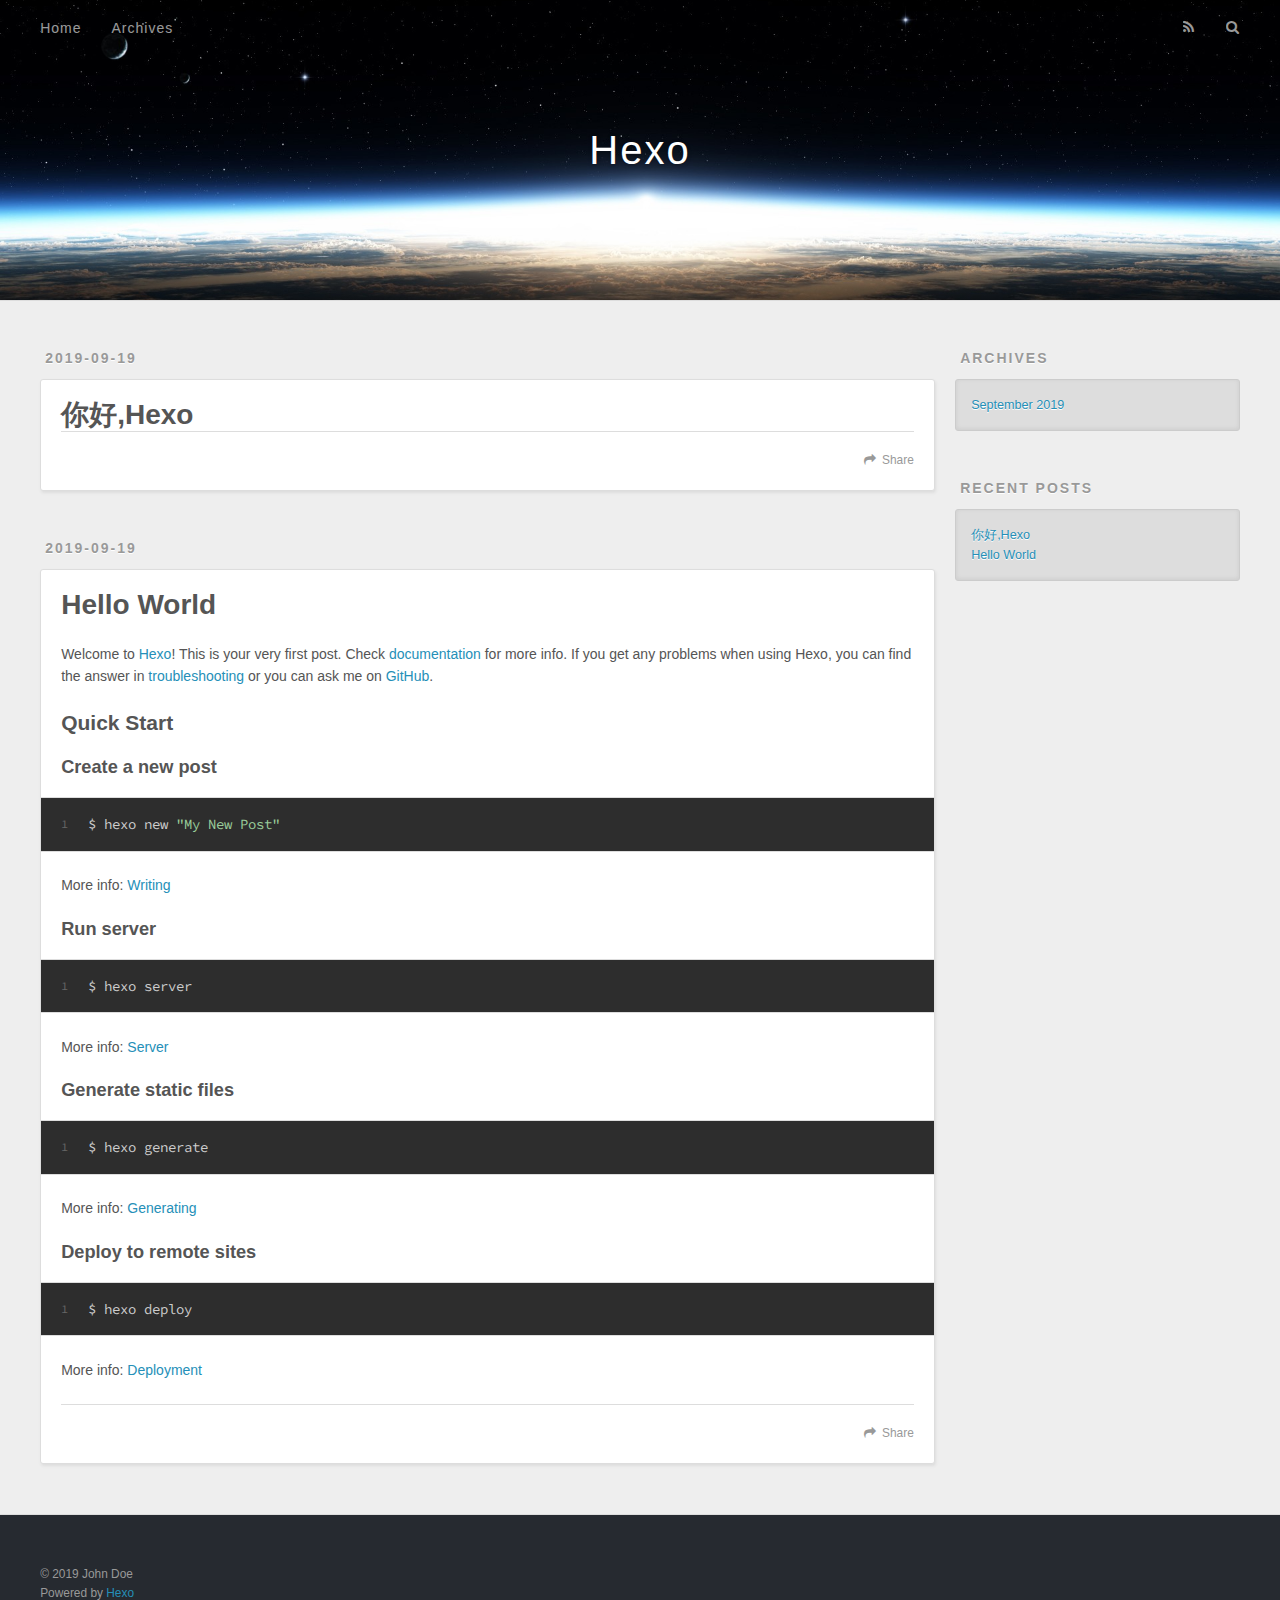
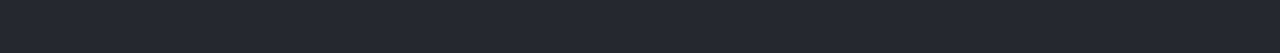
==== index.html @ 20d26dd2 "Site updated: 2019-09-19 14:12:16" ====
<!DOCTYPE html>
<html>
<head><meta name="generator" content="Hexo 3.9.0">
  <meta charset="utf-8">
  

  
  <title>Hexo</title>
  <meta name="viewport" content="width=device-width, initial-scale=1, maximum-scale=1">
  <meta property="og:type" content="website">
<meta property="og:title" content="Hexo">
<meta property="og:url" content="http://yoursite.com/index.html">
<meta property="og:site_name" content="Hexo">
<meta property="og:locale" content="en">
<meta name="twitter:card" content="summary">
<meta name="twitter:title" content="Hexo">
  
    <link rel="alternate" href="/atom.xml" title="Hexo" type="application/atom+xml">
  
  
    <link rel="icon" href="/favicon.png">
  
  
    <link href="//fonts.googleapis.com/css?family=Source+Code+Pro" rel="stylesheet" type="text/css">
  
  <link rel="stylesheet" href="/css/style.css">
</head>
</html>
<body>
  <div id="container">
    <div id="wrap">
      <header id="header">
  <div id="banner"></div>
  <div id="header-outer" class="outer">
    <div id="header-title" class="inner">
      <h1 id="logo-wrap">
        <a href="/" id="logo">Hexo</a>
      </h1>
      
    </div>
    <div id="header-inner" class="inner">
      <nav id="main-nav">
        <a id="main-nav-toggle" class="nav-icon"></a>
        
          <a class="main-nav-link" href="/">Home</a>
        
          <a class="main-nav-link" href="/archives">Archives</a>
        
      </nav>
      <nav id="sub-nav">
        
          <a id="nav-rss-link" class="nav-icon" href="/atom.xml" title="RSS Feed"></a>
        
        <a id="nav-search-btn" class="nav-icon" title="Search"></a>
      </nav>
      <div id="search-form-wrap">
        <form action="//google.com/search" method="get" accept-charset="UTF-8" class="search-form"><input type="search" name="q" class="search-form-input" placeholder="Search"><button type="submit" class="search-form-submit">&#xF002;</button><input type="hidden" name="sitesearch" value="http://yoursite.com"></form>
      </div>
    </div>
  </div>
</header>
      <div class="outer">
        <section id="main">
  
    <article id="post-你好-Hexo" class="article article-type-post" itemscope itemprop="blogPost">
  <div class="article-meta">
    <a href="/2019/09/19/你好-Hexo/" class="article-date">
  <time datetime="2019-09-19T06:10:51.000Z" itemprop="datePublished">2019-09-19</time>
</a>
    
  </div>
  <div class="article-inner">
    
    
      <header class="article-header">
        
  
    <h1 itemprop="name">
      <a class="article-title" href="/2019/09/19/你好-Hexo/">你好,Hexo</a>
    </h1>
  

      </header>
    
    <div class="article-entry" itemprop="articleBody">
      
        
      
    </div>
    <footer class="article-footer">
      <a data-url="http://yoursite.com/2019/09/19/你好-Hexo/" data-id="ck0qasldl00006sum6mzzxegm" class="article-share-link">Share</a>
      
      
    </footer>
  </div>
  
</article>


  
    <article id="post-hello-world" class="article article-type-post" itemscope itemprop="blogPost">
  <div class="article-meta">
    <a href="/2019/09/19/hello-world/" class="article-date">
  <time datetime="2019-09-19T05:37:34.548Z" itemprop="datePublished">2019-09-19</time>
</a>
    
  </div>
  <div class="article-inner">
    
    
      <header class="article-header">
        
  
    <h1 itemprop="name">
      <a class="article-title" href="/2019/09/19/hello-world/">Hello World</a>
    </h1>
  

      </header>
    
    <div class="article-entry" itemprop="articleBody">
      
        <p>Welcome to <a href="https://hexo.io/" target="_blank" rel="noopener">Hexo</a>! This is your very first post. Check <a href="https://hexo.io/docs/" target="_blank" rel="noopener">documentation</a> for more info. If you get any problems when using Hexo, you can find the answer in <a href="https://hexo.io/docs/troubleshooting.html" target="_blank" rel="noopener">troubleshooting</a> or you can ask me on <a href="https://github.com/hexojs/hexo/issues" target="_blank" rel="noopener">GitHub</a>.</p>
<h2 id="Quick-Start"><a href="#Quick-Start" class="headerlink" title="Quick Start"></a>Quick Start</h2><h3 id="Create-a-new-post"><a href="#Create-a-new-post" class="headerlink" title="Create a new post"></a>Create a new post</h3><figure class="highlight bash"><table><tr><td class="gutter"><pre><span class="line">1</span><br></pre></td><td class="code"><pre><span class="line">$ hexo new <span class="string">"My New Post"</span></span><br></pre></td></tr></table></figure>

<p>More info: <a href="https://hexo.io/docs/writing.html" target="_blank" rel="noopener">Writing</a></p>
<h3 id="Run-server"><a href="#Run-server" class="headerlink" title="Run server"></a>Run server</h3><figure class="highlight bash"><table><tr><td class="gutter"><pre><span class="line">1</span><br></pre></td><td class="code"><pre><span class="line">$ hexo server</span><br></pre></td></tr></table></figure>

<p>More info: <a href="https://hexo.io/docs/server.html" target="_blank" rel="noopener">Server</a></p>
<h3 id="Generate-static-files"><a href="#Generate-static-files" class="headerlink" title="Generate static files"></a>Generate static files</h3><figure class="highlight bash"><table><tr><td class="gutter"><pre><span class="line">1</span><br></pre></td><td class="code"><pre><span class="line">$ hexo generate</span><br></pre></td></tr></table></figure>

<p>More info: <a href="https://hexo.io/docs/generating.html" target="_blank" rel="noopener">Generating</a></p>
<h3 id="Deploy-to-remote-sites"><a href="#Deploy-to-remote-sites" class="headerlink" title="Deploy to remote sites"></a>Deploy to remote sites</h3><figure class="highlight bash"><table><tr><td class="gutter"><pre><span class="line">1</span><br></pre></td><td class="code"><pre><span class="line">$ hexo deploy</span><br></pre></td></tr></table></figure>

<p>More info: <a href="https://hexo.io/docs/deployment.html" target="_blank" rel="noopener">Deployment</a></p>

      
    </div>
    <footer class="article-footer">
      <a data-url="http://yoursite.com/2019/09/19/hello-world/" data-id="ck0qasldv00016suml0u8t4u2" class="article-share-link">Share</a>
      
      
    </footer>
  </div>
  
</article>


  


</section>
        
          <aside id="sidebar">
  
    

  
    

  
    
  
    
  <div class="widget-wrap">
    <h3 class="widget-title">Archives</h3>
    <div class="widget">
      <ul class="archive-list"><li class="archive-list-item"><a class="archive-list-link" href="/archives/2019/09/">September 2019</a></li></ul>
    </div>
  </div>


  
    
  <div class="widget-wrap">
    <h3 class="widget-title">Recent Posts</h3>
    <div class="widget">
      <ul>
        
          <li>
            <a href="/2019/09/19/你好-Hexo/">你好,Hexo</a>
          </li>
        
          <li>
            <a href="/2019/09/19/hello-world/">Hello World</a>
          </li>
        
      </ul>
    </div>
  </div>

  
</aside>
        
      </div>
      <footer id="footer">
  
  <div class="outer">
    <div id="footer-info" class="inner">
      &copy; 2019 John Doe<br>
      Powered by <a href="http://hexo.io/" target="_blank">Hexo</a>
    </div>
  </div>
</footer>
    </div>
    <nav id="mobile-nav">
  
    <a href="/" class="mobile-nav-link">Home</a>
  
    <a href="/archives" class="mobile-nav-link">Archives</a>
  
</nav>
    

<script src="//ajax.googleapis.com/ajax/libs/jquery/2.0.3/jquery.min.js"></script>


  <link rel="stylesheet" href="/fancybox/jquery.fancybox.css">
  <script src="/fancybox/jquery.fancybox.pack.js"></script>


<script src="/js/script.js"></script>



  </div>
</body>
</html>
---- css/style.css ----
body {
  width: 100%;
}
body:before,
body:after {
  content: "";
  display: table;
}
body:after {
  clear: both;
}
html,
body,
div,
span,
applet,
object,
iframe,
h1,
h2,
h3,
h4,
h5,
h6,
p,
blockquote,
pre,
a,
abbr,
acronym,
address,
big,
cite,
code,
del,
dfn,
em,
img,
ins,
kbd,
q,
s,
samp,
small,
strike,
strong,
sub,
sup,
tt,
var,
dl,
dt,
dd,
ol,
ul,
li,
fieldset,
form,
label,
legend,
table,
caption,
tbody,
tfoot,
thead,
tr,
th,
td {
  margin: 0;
  padding: 0;
  border: 0;
  outline: 0;
  font-weight: inherit;
  font-style: inherit;
  font-family: inherit;
  font-size: 100%;
  vertical-align: baseline;
}
body {
  line-height: 1;
  color: #000;
  background: #fff;
}
ol,
ul {
  list-style: none;
}
table {
  border-collapse: separate;
  border-spacing: 0;
  vertical-align: middle;
}
caption,
th,
td {
  text-align: left;
  font-weight: normal;
  vertical-align: middle;
}
a img {
  border: none;
}
input,
button {
  margin: 0;
  padding: 0;
}
input::-moz-focus-inner,
button::-moz-focus-inner {
  border: 0;
  padding: 0;
}
@font-face {
  font-family: FontAwesome;
  font-style: normal;
  font-weight: normal;
  src: url("fonts/fontawesome-webfont.eot?v=#4.0.3");
  src: url("fonts/fontawesome-webfont.eot?#iefix&v=#4.0.3") format("embedded-opentype"), url("fonts/fontawesome-webfont.woff?v=#4.0.3") format("woff"), url("fonts/fontawesome-webfont.ttf?v=#4.0.3") format("truetype"), url("fonts/fontawesome-webfont.svg#fontawesomeregular?v=#4.0.3") format("svg");
}
html,
body,
#container {
  height: 100%;
}
body {
  background: #eee;
  font: 14px -apple-system, BlinkMacSystemFont, "Segoe UI", "Roboto", "Oxygen", "Ubuntu", "Cantarell", "Fira Sans", "Droid Sans", "Helvetica Neue", sans-serif;
  -webkit-text-size-adjust: 100%;
}
.outer {
  max-width: 1220px;
  margin: 0 auto;
  padding: 0 20px;
}
.outer:before,
.outer:after {
  content: "";
  display: table;
}
.outer:after {
  clear: both;
}
.inner {
  display: inline;
  float: left;
  width: 98.33333333333333%;
  margin: 0 0.833333333333333%;
}
.left,
.alignleft {
  float: left;
}
.right,
.alignright {
  float: right;
}
.clear {
  clear: both;
}
#container {
  position: relative;
}
.mobile-nav-on {
  overflow: hidden;
}
#wrap {
  height: 100%;
  width: 100%;
  position: absolute;
  top: 0;
  left: 0;
  -webkit-transition: 0.2s ease-out;
  -moz-transition: 0.2s ease-out;
  -ms-transition: 0.2s ease-out;
  transition: 0.2s ease-out;
  z-index: 1;
  background: #eee;
}
.mobile-nav-on #wrap {
  left: 280px;
}
@media screen and (min-width: 768px) {
  #main {
    display: inline;
    float: left;
    width: 73.33333333333333%;
    margin: 0 0.833333333333333%;
  }
}
.article-date,
.article-category-link,
.archive-year,
.widget-title {
  text-decoration: none;
  text-transform: uppercase;
  letter-spacing: 2px;
  color: #999;
  margin-bottom: 1em;
  margin-left: 5px;
  line-height: 1em;
  text-shadow: 0 1px #fff;
  font-weight: bold;
}
.article-inner,
.archive-article-inner {
  background: #fff;
  -webkit-box-shadow: 1px 2px 3px #ddd;
  box-shadow: 1px 2px 3px #ddd;
  border: 1px solid #ddd;
  border-radius: 3px;
}
.article-entry h1,
.widget h1 {
  font-size: 2em;
}
.article-entry h2,
.widget h2 {
  font-size: 1.5em;
}
.article-entry h3,
.widget h3 {
  font-size: 1.3em;
}
.article-entry h4,
.widget h4 {
  font-size: 1.2em;
}
.article-entry h5,
.widget h5 {
  font-size: 1em;
}
.article-entry h6,
.widget h6 {
  font-size: 1em;
  color: #999;
}
.article-entry hr,
.widget hr {
  border: 1px dashed #ddd;
}
.article-entry strong,
.widget strong {
  font-weight: bold;
}
.article-entry em,
.widget em,
.article-entry cite,
.widget cite {
  font-style: italic;
}
.article-entry sup,
.widget sup,
.article-entry sub,
.widget sub {
  font-size: 0.75em;
  line-height: 0;
  position: relative;
  vertical-align: baseline;
}
.article-entry sup,
.widget sup {
  top: -0.5em;
}
.article-entry sub,
.widget sub {
  bottom: -0.2em;
}
.article-entry small,
.widget small {
  font-size: 0.85em;
}
.article-entry acronym,
.widget acronym,
.article-entry abbr,
.widget abbr {
  border-bottom: 1px dotted;
}
.article-entry ul,
.widget ul,
.article-entry ol,
.widget ol,
.article-entry dl,
.widget dl {
  margin: 0 20px;
  line-height: 1.6em;
}
.article-entry ul ul,
.widget ul ul,
.article-entry ol ul,
.widget ol ul,
.article-entry ul ol,
.widget ul ol,
.article-entry ol ol,
.widget ol ol {
  margin-top: 0;
  margin-bottom: 0;
}
.article-entry ul,
.widget ul {
  list-style: disc;
}
.article-entry ol,
.widget ol {
  list-style: decimal;
}
.article-entry dt,
.widget dt {
  font-weight: bold;
}
#header {
  height: 300px;
  position: relative;
  border-bottom: 1px solid #ddd;
}
#header:before,
#header:after {
  content: "";
  position: absolute;
  left: 0;
  right: 0;
  height: 40px;
}
#header:before {
  top: 0;
  background: -webkit-linear-gradient(rgba(0,0,0,0.2), transparent);
  background: -moz-linear-gradient(rgba(0,0,0,0.2), transparent);
  background: -ms-linear-gradient(rgba(0,0,0,0.2), transparent);
  background: linear-gradient(rgba(0,0,0,0.2), transparent);
}
#header:after {
  bottom: 0;
  background: -webkit-linear-gradient(transparent, rgba(0,0,0,0.2));
  background: -moz-linear-gradient(transparent, rgba(0,0,0,0.2));
  background: -ms-linear-gradient(transparent, rgba(0,0,0,0.2));
  background: linear-gradient(transparent, rgba(0,0,0,0.2));
}
#header-outer {
  height: 100%;
  position: relative;
}
#header-inner {
  position: relative;
  overflow: hidden;
}
#banner {
  position: absolute;
  top: 0;
  left: 0;
  width: 100%;
  height: 100%;
  background: url("images/banner.jpg") center #000;
  -webkit-background-size: cover;
  -moz-background-size: cover;
  background-size: cover;
  z-index: -1;
}
#header-title {
  text-align: center;
  height: 40px;
  position: absolute;
  top: 50%;
  left: 0;
  margin-top: -20px;
}
#logo,
#subtitle {
  text-decoration: none;
  color: #fff;
  font-weight: 300;
  text-shadow: 0 1px 4px rgba(0,0,0,0.3);
}
#logo {
  font-size: 40px;
  line-height: 40px;
  letter-spacing: 2px;
}
#subtitle {
  font-size: 16px;
  line-height: 16px;
  letter-spacing: 1px;
}
#subtitle-wrap {
  margin-top: 16px;
}
#main-nav {
  float: left;
  margin-left: -15px;
}
.nav-icon,
.main-nav-link {
  float: left;
  color: #fff;
  opacity: 0.6;
  text-decoration: none;
  text-shadow: 0 1px rgba(0,0,0,0.2);
  -webkit-transition: opacity 0.2s;
  -moz-transition: opacity 0.2s;
  -ms-transition: opacity 0.2s;
  transition: opacity 0.2s;
  display: block;
  padding: 20px 15px;
}
.nav-icon:hover,
.main-nav-link:hover {
  opacity: 1;
}
.nav-icon {
  font-family: FontAwesome;
  text-align: center;
  font-size: 14px;
  width: 14px;
  height: 14px;
  padding: 20px 15px;
  position: relative;
  cursor: pointer;
}
.main-nav-link {
  font-weight: 300;
  letter-spacing: 1px;
}
@media screen and (max-width: 479px) {
  .main-nav-link {
    display: none;
  }
}
#main-nav-toggle {
  display: none;
}
#main-nav-toggle:before {
  content: "\f0c9";
}
@media screen and (max-width: 479px) {
  #main-nav-toggle {
    display: block;
  }
}
#sub-nav {
  float: right;
  margin-right: -15px;
}
#nav-rss-link:before {
  content: "\f09e";
}
#nav-search-btn:before {
  content: "\f002";
}
#search-form-wrap {
  position: absolute;
  top: 15px;
  width: 150px;
  height: 30px;
  right: -150px;
  opacity: 0;
  -webkit-transition: 0.2s ease-out;
  -moz-transition: 0.2s ease-out;
  -ms-transition: 0.2s ease-out;
  transition: 0.2s ease-out;
}
#search-form-wrap.on {
  opacity: 1;
  right: 0;
}
@media screen and (max-width: 479px) {
  #search-form-wrap {
    width: 100%;
    right: -100%;
  }
}
.search-form {
  position: absolute;
  top: 0;
  left: 0;
  right: 0;
  background: #fff;
  padding: 5px 15px;
  border-radius: 15px;
  -webkit-box-shadow: 0 0 10px rgba(0,0,0,0.3);
  box-shadow: 0 0 10px rgba(0,0,0,0.3);
}
.search-form-input {
  border: none;
  background: none;
  color: #555;
  width: 100%;
  font: 13px -apple-system, BlinkMacSystemFont, "Segoe UI", "Roboto", "Oxygen", "Ubuntu", "Cantarell", "Fira Sans", "Droid Sans", "Helvetica Neue", sans-serif;
  outline: none;
}
.search-form-input::-webkit-search-results-decoration,
.search-form-input::-webkit-search-cancel-button {
  -webkit-appearance: none;
}
.search-form-submit {
  position: absolute;
  top: 50%;
  right: 10px;
  margin-top: -7px;
  font: 13px FontAwesome;
  border: none;
  background: none;
  color: #bbb;
  cursor: pointer;
}
.search-form-submit:hover,
.search-form-submit:focus {
  color: #777;
}
.article {
  margin: 50px 0;
}
.article-inner {
  overflow: hidden;
}
.article-meta:before,
.article-meta:after {
  content: "";
  display: table;
}
.article-meta:after {
  clear: both;
}
.article-date {
  float: left;
}
.article-category {
  float: left;
  line-height: 1em;
  color: #ccc;
  text-shadow: 0 1px #fff;
  margin-left: 8px;
}
.article-category:before {
  content: "\2022";
}
.article-category-link {
  margin: 0 12px 1em;
}
.article-header {
  padding: 20px 20px 0;
}
.article-title {
  text-decoration: none;
  font-size: 2em;
  font-weight: bold;
  color: #555;
  line-height: 1.1em;
  -webkit-transition: color 0.2s;
  -moz-transition: color 0.2s;
  -ms-transition: color 0.2s;
  transition: color 0.2s;
}
a.article-title:hover {
  color: #258fb8;
}
.article-entry {
  color: #555;
  padding: 0 20px;
}
.article-entry:before,
.article-entry:after {
  content: "";
  display: table;
}
.article-entry:after {
  clear: both;
}
.article-entry p,
.article-entry table {
  line-height: 1.6em;
  margin: 1.6em 0;
}
.article-entry h1,
.article-entry h2,
.article-entry h3,
.article-entry h4,
.article-entry h5,
.article-entry h6 {
  font-weight: bold;
}
.article-entry h1,
.article-entry h2,
.article-entry h3,
.article-entry h4,
.article-entry h5,
.article-entry h6 {
  line-height: 1.1em;
  margin: 1.1em 0;
}
.article-entry a {
  color: #258fb8;
  text-decoration: none;
}
.article-entry a:hover {
  text-decoration: underline;
}
.article-entry ul,
.article-entry ol,
.article-entry dl {
  margin-top: 1.6em;
  margin-bottom: 1.6em;
}
.article-entry img,
.article-entry video {
  max-width: 100%;
  height: auto;
  display: block;
  margin: auto;
}
.article-entry iframe {
  border: none;
}
.article-entry table {
  width: 100%;
  border-collapse: collapse;
  border-spacing: 0;
}
.article-entry th {
  font-weight: bold;
  border-bottom: 3px solid #ddd;
  padding-bottom: 0.5em;
}
.article-entry td {
  border-bottom: 1px solid #ddd;
  padding: 10px 0;
}
.article-entry blockquote {
  font-family: Georgia, "Times New Roman", serif;
  font-size: 1.4em;
  margin: 1.6em 20px;
  text-align: center;
}
.article-entry blockquote footer {
  font-size: 14px;
  margin: 1.6em 0;
  font-family: -apple-system, BlinkMacSystemFont, "Segoe UI", "Roboto", "Oxygen", "Ubuntu", "Cantarell", "Fira Sans", "Droid Sans", "Helvetica Neue", sans-serif;
}
.article-entry blockquote footer cite:before {
  content: "—";
  padding: 0 0.5em;
}
.article-entry .pullquote {
  text-align: left;
  width: 45%;
  margin: 0;
}
.article-entry .pullquote.left {
  margin-left: 0.5em;
  margin-right: 1em;
}
.article-entry .pullquote.right {
  margin-right: 0.5em;
  margin-left: 1em;
}
.article-entry .caption {
  color: #999;
  display: block;
  font-size: 0.9em;
  margin-top: 0.5em;
  position: relative;
  text-align: center;
}
.article-entry .video-container {
  position: relative;
  padding-top: 56.25%;
  height: 0;
  overflow: hidden;
}
.article-entry .video-container iframe,
.article-entry .video-container object,
.article-entry .video-container embed {
  position: absolute;
  top: 0;
  left: 0;
  width: 100%;
  height: 100%;
  margin-top: 0;
}
.article-more-link a {
  display: inline-block;
  line-height: 1em;
  padding: 6px 15px;
  border-radius: 15px;
  background: #eee;
  color: #999;
  text-shadow: 0 1px #fff;
  text-decoration: none;
}
.article-more-link a:hover {
  background: #258fb8;
  color: #fff;
  text-decoration: none;
  text-shadow: 0 1px #1e7293;
}
.article-footer {
  font-size: 0.85em;
  line-height: 1.6em;
  border-top: 1px solid #ddd;
  padding-top: 1.6em;
  margin: 0 20px 20px;
}
.article-footer:before,
.article-footer:after {
  content: "";
  display: table;
}
.article-footer:after {
  clear: both;
}
.article-footer a {
  color: #999;
  text-decoration: none;
}
.article-footer a:hover {
  color: #555;
}
.article-tag-list-item {
  float: left;
  margin-right: 10px;
}
.article-tag-list-link:before {
  content: "#";
}
.article-comment-link {
  float: right;
}
.article-comment-link:before {
  content: "\f075";
  font-family: FontAwesome;
  padding-right: 8px;
}
.article-share-link {
  cursor: pointer;
  float: right;
  margin-left: 20px;
}
.article-share-link:before {
  content: "\f064";
  font-family: FontAwesome;
  padding-right: 6px;
}
#article-nav {
  position: relative;
}
#article-nav:before,
#article-nav:after {
  content: "";
  display: table;
}
#article-nav:after {
  clear: both;
}
@media screen and (min-width: 768px) {
  #article-nav {
    margin: 50px 0;
  }
  #article-nav:before {
    width: 8px;
    height: 8px;
    position: absolute;
    top: 50%;
    left: 50%;
    margin-top: -4px;
    margin-left: -4px;
    content: "";
    border-radius: 50%;
    background: #ddd;
    -webkit-box-shadow: 0 1px 2px #fff;
    box-shadow: 0 1px 2px #fff;
  }
}
.article-nav-link-wrap {
  text-decoration: none;
  text-shadow: 0 1px #fff;
  color: #999;
  -webkit-box-sizing: border-box;
  -moz-box-sizing: border-box;
  box-sizing: border-box;
  margin-top: 50px;
  text-align: center;
  display: block;
}
.article-nav-link-wrap:hover {
  color: #555;
}
@media screen and (min-width: 768px) {
  .article-nav-link-wrap {
    width: 50%;
    margin-top: 0;
  }
}
@media screen and (min-width: 768px) {
  #article-nav-newer {
    float: left;
    text-align: right;
    padding-right: 20px;
  }
}
@media screen and (min-width: 768px) {
  #article-nav-older {
    float: right;
    text-align: left;
    padding-left: 20px;
  }
}
.article-nav-caption {
  text-transform: uppercase;
  letter-spacing: 2px;
  color: #ddd;
  line-height: 1em;
  font-weight: bold;
}
#article-nav-newer .article-nav-caption {
  margin-right: -2px;
}
.article-nav-title {
  font-size: 0.85em;
  line-height: 1.6em;
  margin-top: 0.5em;
}
.article-share-box {
  position: absolute;
  display: none;
  background: #fff;
  -webkit-box-shadow: 1px 2px 10px rgba(0,0,0,0.2);
  box-shadow: 1px 2px 10px rgba(0,0,0,0.2);
  border-radius: 3px;
  margin-left: -145px;
  overflow: hidden;
  z-index: 1;
}
.article-share-box.on {
  display: block;
}
.article-share-input {
  width: 100%;
  background: none;
  -webkit-box-sizing: border-box;
  -moz-box-sizing: border-box;
  box-sizing: border-box;
  font: 14px -apple-system, BlinkMacSystemFont, "Segoe UI", "Roboto", "Oxygen", "Ubuntu", "Cantarell", "Fira Sans", "Droid Sans", "Helvetica Neue", sans-serif;
  padding: 0 15px;
  color: #555;
  outline: none;
  border: 1px solid #ddd;
  border-radius: 3px 3px 0 0;
  height: 36px;
  line-height: 36px;
}
.article-share-links {
  background: #eee;
}
.article-share-links:before,
.article-share-links:after {
  content: "";
  display: table;
}
.article-share-links:after {
  clear: both;
}
.article-share-twitter,
.article-share-facebook,
.article-share-pinterest,
.article-share-google {
  width: 50px;
  height: 36px;
  display: block;
  float: left;
  position: relative;
  color: #999;
  text-shadow: 0 1px #fff;
}
.article-share-twitter:before,
.article-share-facebook:before,
.article-share-pinterest:before,
.article-share-google:before {
  font-size: 20px;
  font-family: FontAwesome;
  width: 20px;
  height: 20px;
  position: absolute;
  top: 50%;
  left: 50%;
  margin-top: -10px;
  margin-left: -10px;
  text-align: center;
}
.article-share-twitter:hover,
.article-share-facebook:hover,
.article-share-pinterest:hover,
.article-share-google:hover {
  color: #fff;
}
.article-share-twitter:before {
  content: "\f099";
}
.article-share-twitter:hover {
  background: #00aced;
  text-shadow: 0 1px #008abe;
}
.article-share-facebook:before {
  content: "\f09a";
}
.article-share-facebook:hover {
  background: #3b5998;
  text-shadow: 0 1px #2f477a;
}
.article-share-pinterest:before {
  content: "\f0d2";
}
.article-share-pinterest:hover {
  background: #cb2027;
  text-shadow: 0 1px #a21a1f;
}
.article-share-google:before {
  content: "\f0d5";
}
.article-share-google:hover {
  background: #dd4b39;
  text-shadow: 0 1px #be3221;
}
.article-gallery {
  background: #000;
  position: relative;
}
.article-gallery-photos {
  position: relative;
  overflow: hidden;
}
.article-gallery-img {
  display: none;
  max-width: 100%;
}
.article-gallery-img:first-child {
  display: block;
}
.article-gallery-img.loaded {
  position: absolute;
  display: block;
}
.article-gallery-img img {
  display: block;
  max-width: 100%;
  margin: 0 auto;
}
#comments {
  background: #fff;
  -webkit-box-shadow: 1px 2px 3px #ddd;
  box-shadow: 1px 2px 3px #ddd;
  padding: 20px;
  border: 1px solid #ddd;
  border-radius: 3px;
  margin: 50px 0;
}
#comments a {
  color: #258fb8;
}
.archives-wrap {
  margin: 50px 0;
}
.archives:before,
.archives:after {
  content: "";
  display: table;
}
.archives:after {
  clear: both;
}
.archive-year-wrap {
  margin-bottom: 1em;
}
.archives {
  -webkit-column-gap: 10px;
  -moz-column-gap: 10px;
  column-gap: 10px;
}
@media screen and (min-width: 480px) and (max-width: 767px) {
  .archives {
    -webkit-column-count: 2;
    -moz-column-count: 2;
    column-count: 2;
  }
}
@media screen and (min-width: 768px) {
  .archives {
    -webkit-column-count: 3;
    -moz-column-count: 3;
    column-count: 3;
  }
}
.archive-article {
  -webkit-column-break-inside: avoid;
  page-break-inside: avoid;
  overflow: hidden;
  break-inside: avoid-column;
}
.archive-article-inner {
  padding: 10px;
  margin-bottom: 15px;
}
.archive-article-title {
  text-decoration: none;
  font-weight: bold;
  color: #555;
  -webkit-transition: color 0.2s;
  -moz-transition: color 0.2s;
  -ms-transition: color 0.2s;
  transition: color 0.2s;
  line-height: 1.6em;
}
.archive-article-title:hover {
  color: #258fb8;
}
.archive-article-footer {
  margin-top: 1em;
}
.archive-article-date {
  color: #999;
  text-decoration: none;
  font-size: 0.85em;
  line-height: 1em;
  margin-bottom: 0.5em;
  display: block;
}
#page-nav {
  margin: 50px auto;
  background: #fff;
  -webkit-box-shadow: 1px 2px 3px #ddd;
  box-shadow: 1px 2px 3px #ddd;
  border: 1px solid #ddd;
  border-radius: 3px;
  text-align: center;
  color: #999;
  overflow: hidden;
}
#page-nav:before,
#page-nav:after {
  content: "";
  display: table;
}
#page-nav:after {
  clear: both;
}
#page-nav a,
#page-nav span {
  padding: 10px 20px;
  line-height: 1;
  height: 2ex;
}
#page-nav a {
  color: #999;
  text-decoration: none;
}
#page-nav a:hover {
  background: #999;
  color: #fff;
}
#page-nav .prev {
  float: left;
}
#page-nav .next {
  float: right;
}
#page-nav .page-number {
  display: inline-block;
}
@media screen and (max-width: 479px) {
  #page-nav .page-number {
    display: none;
  }
}
#page-nav .current {
  color: #555;
  font-weight: bold;
}
#page-nav .space {
  color: #ddd;
}
#footer {
  background: #262a30;
  padding: 50px 0;
  border-top: 1px solid #ddd;
  color: #999;
}
#footer a {
  color: #258fb8;
  text-decoration: none;
}
#footer a:hover {
  text-decoration: underline;
}
#footer-info {
  line-height: 1.6em;
  font-size: 0.85em;
}
.article-entry pre,
.article-entry .highlight {
  background: #2d2d2d;
  margin: 0 -20px;
  padding: 15px 20px;
  border-style: solid;
  border-color: #ddd;
  border-width: 1px 0;
  overflow: auto;
  color: #ccc;
  line-height: 22.400000000000002px;
}
.article-entry .highlight .gutter pre,
.article-entry .gist .gist-file .gist-data .line-numbers {
  color: #666;
  font-size: 0.85em;
}
.article-entry pre,
.article-entry code {
  font-family: "Source Code Pro", Consolas, Monaco, Menlo, Consolas, monospace;
}
.article-entry code {
  background: #eee;
  text-shadow: 0 1px #fff;
  padding: 0 0.3em;
}
.article-entry pre code {
  background: none;
  text-shadow: none;
  padding: 0;
}
.article-entry .highlight pre {
  border: none;
  margin: 0;
  padding: 0;
}
.article-entry .highlight table {
  margin: 0;
  width: auto;
}
.article-entry .highlight td {
  border: none;
  padding: 0;
}
.article-entry .highlight figcaption {
  font-size: 0.85em;
  color: #999;
  line-height: 1em;
  margin-bottom: 1em;
}
.article-entry .highlight figcaption:before,
.article-entry .highlight figcaption:after {
  content: "";
  display: table;
}
.article-entry .highlight figcaption:after {
  clear: both;
}
.article-entry .highlight figcaption a {
  float: right;
}
.article-entry .highlight .gutter pre {
  text-align: right;
  padding-right: 20px;
}
.article-entry .highlight .line {
  height: 22.400000000000002px;
}
.article-entry .highlight .line.marked {
  background: #515151;
}
.article-entry .gist {
  margin: 0 -20px;
  border-style: solid;
  border-color: #ddd;
  border-width: 1px 0;
  background: #2d2d2d;
  padding: 15px 20px 15px 0;
}
.article-entry .gist .gist-file {
  border: none;
  font-family: "Source Code Pro", Consolas, Monaco, Menlo, Consolas, monospace;
  margin: 0;
}
.article-entry .gist .gist-file .gist-data {
  background: none;
  border: none;
}
.article-entry .gist .gist-file .gist-data .line-numbers {
  background: none;
  border: none;
  padding: 0 20px 0 0;
}
.article-entry .gist .gist-file .gist-data .line-data {
  padding: 0 !important;
}
.article-entry .gist .gist-file .highlight {
  margin: 0;
  padding: 0;
  border: none;
}
.article-entry .gist .gist-file .gist-meta {
  background: #2d2d2d;
  color: #999;
  font: 0.85em -apple-system, BlinkMacSystemFont, "Segoe UI", "Roboto", "Oxygen", "Ubuntu", "Cantarell", "Fira Sans", "Droid Sans", "Helvetica Neue", sans-serif;
  text-shadow: 0 0;
  padding: 0;
  margin-top: 1em;
  margin-left: 20px;
}
.article-entry .gist .gist-file .gist-meta a {
  color: #258fb8;
  font-weight: normal;
}
.article-entry .gist .gist-file .gist-meta a:hover {
  text-decoration: underline;
}
pre .comment,
pre .title {
  color: #999;
}
pre .variable,
pre .attribute,
pre .tag,
pre .regexp,
pre .ruby .constant,
pre .xml .tag .title,
pre .xml .pi,
pre .xml .doctype,
pre .html .doctype,
pre .css .id,
pre .css .class,
pre .css .pseudo {
  color: #f2777a;
}
pre .number,
pre .preprocessor,
pre .built_in,
pre .literal,
pre .params,
pre .constant {
  color: #f99157;
}
pre .class,
pre .ruby .class .title,
pre .css .rules .attribute {
  color: #9c9;
}
pre .string,
pre .value,
pre .inheritance,
pre .header,
pre .ruby .symbol,
pre .xml .cdata {
  color: #9c9;
}
pre .css .hexcolor {
  color: #6cc;
}
pre .function,
pre .python .decorator,
pre .python .title,
pre .ruby .function .title,
pre .ruby .title .keyword,
pre .perl .sub,
pre .javascript .title,
pre .coffeescript .title {
  color: #69c;
}
pre .keyword,
pre .javascript .function {
  color: #c9c;
}
@media screen and (max-width: 479px) {
  #mobile-nav {
    position: absolute;
    top: 0;
    left: 0;
    width: 280px;
    height: 100%;
    background: #191919;
    border-right: 1px solid #fff;
  }
}
@media screen and (max-width: 479px) {
  .mobile-nav-link {
    display: block;
    color: #999;
    text-decoration: none;
    padding: 15px 20px;
    font-weight: bold;
  }
  .mobile-nav-link:hover {
    color: #fff;
  }
}
@media screen and (min-width: 768px) {
  #sidebar {
    display: inline;
    float: left;
    width: 23.333333333333332%;
    margin: 0 0.833333333333333%;
  }
}
.widget-wrap {
  margin: 50px 0;
}
.widget {
  color: #777;
  text-shadow: 0 1px #fff;
  background: #ddd;
  -webkit-box-shadow: 0 -1px 4px #ccc inset;
  box-shadow: 0 -1px 4px #ccc inset;
  border: 1px solid #ccc;
  padding: 15px;
  border-radius: 3px;
}
.widget a {
  color: #258fb8;
  text-decoration: none;
}
.widget a:hover {
  text-decoration: underline;
}
.widget ul ul,
.widget ol ul,
.widget dl ul,
.widget ul ol,
.widget ol ol,
.widget dl ol,
.widget ul dl,
.widget ol dl,
.widget dl dl {
  margin-left: 15px;
  list-style: disc;
}
.widget {
  line-height: 1.6em;
  word-wrap: break-word;
  font-size: 0.9em;
}
.widget ul,
.widget ol {
  list-style: none;
  margin: 0;
}
.widget ul ul,
.widget ol ul,
.widget ul ol,
.widget ol ol {
  margin: 0 20px;
}
.widget ul ul,
.widget ol ul {
  list-style: disc;
}
.widget ul ol,
.widget ol ol {
  list-style: decimal;
}
.category-list-count,
.tag-list-count,
.archive-list-count {
  padding-left: 5px;
  color: #999;
  font-size: 0.85em;
}
.category-list-count:before,
.tag-list-count:before,
.archive-list-count:before {
  content: "(";
}
.category-list-count:after,
.tag-list-count:after,
.archive-list-count:after {
  content: ")";
}
.tagcloud a {
  margin-right: 5px;
  display: inline-block;
}
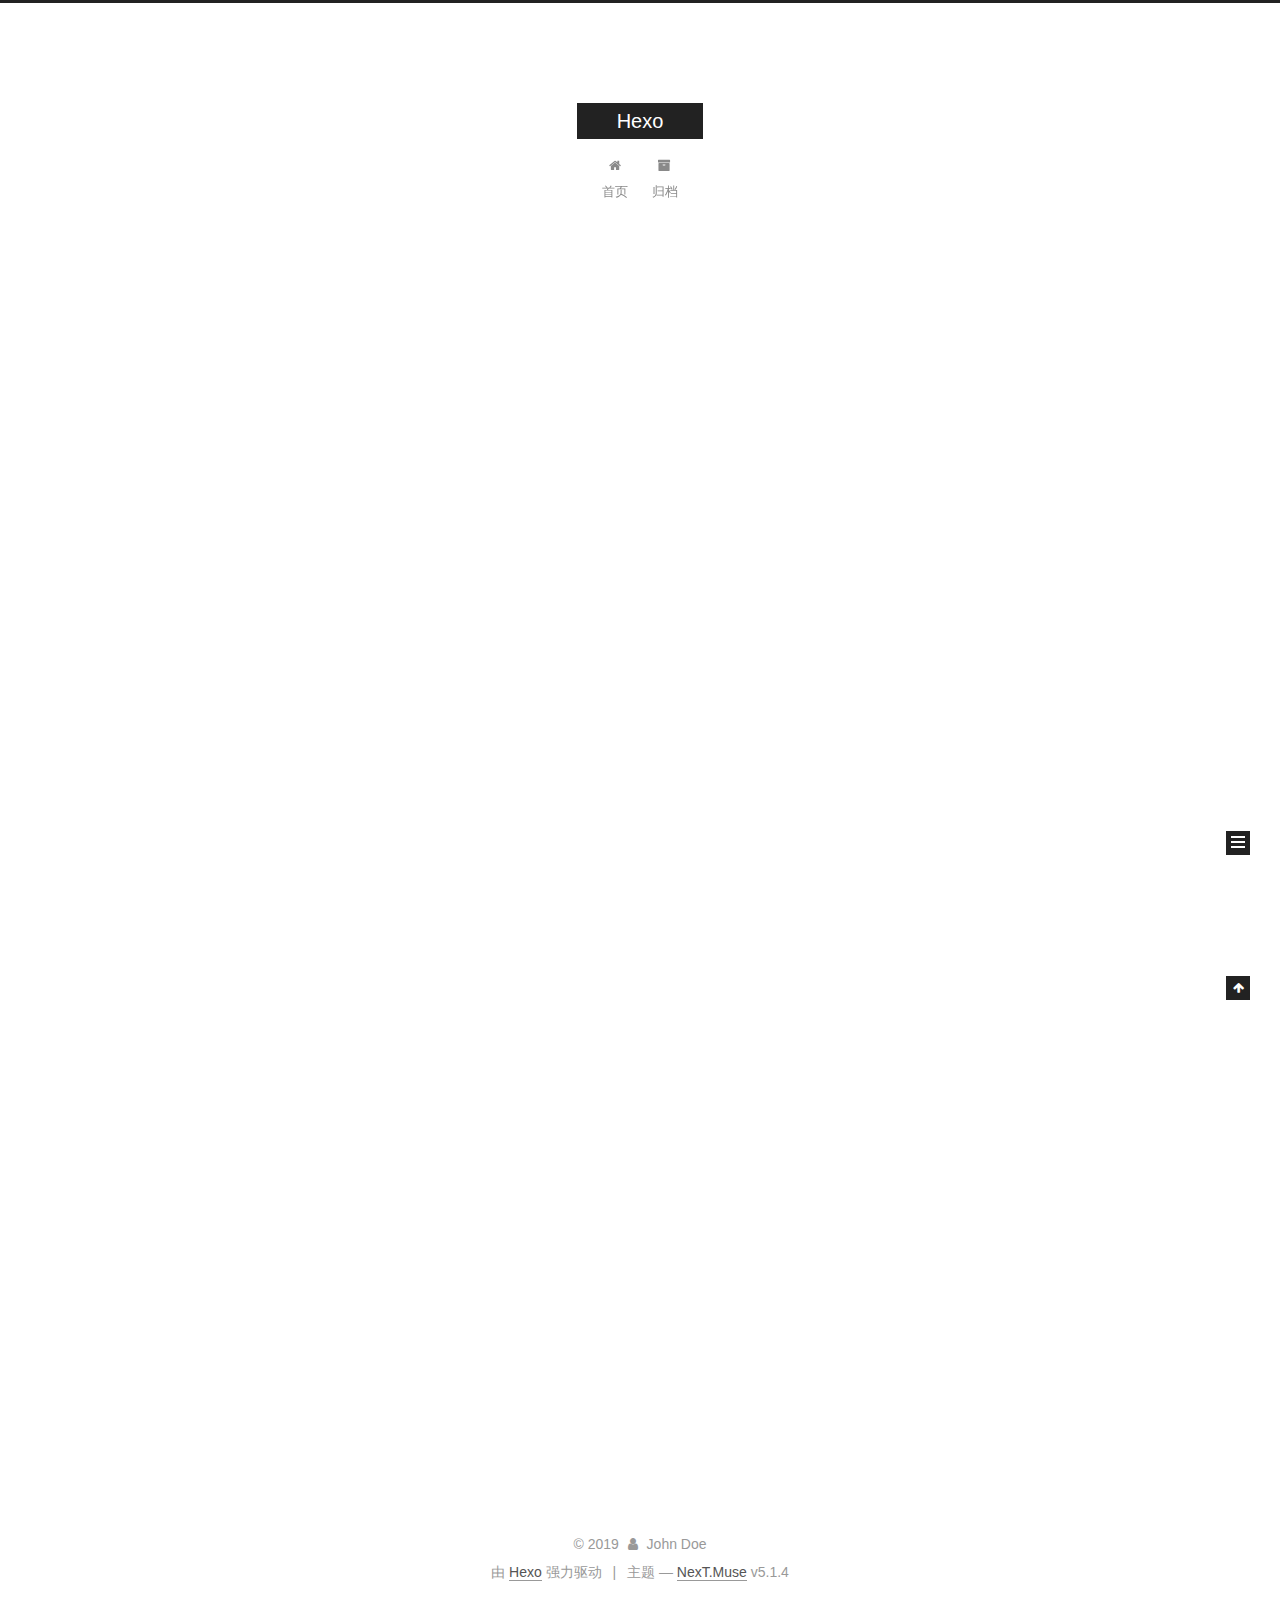
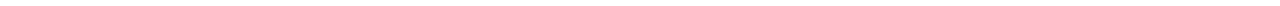
==== commit 587865e5: "Site updated: 2019-09-19 16:31:11" ====
--- a/index.html
+++ b/index.html
@@ -1,228 +1,739 @@
 <!DOCTYPE html>
-<html>
+
+
+
+  
+
+
+<html class="theme-next muse use-motion" lang="zh-Hans">
 <head><meta name="generator" content="Hexo 3.9.0">
-  <meta charset="utf-8">
-  
-
-  
-  <title>Hexo</title>
-  <meta name="viewport" content="width=device-width, initial-scale=1, maximum-scale=1">
-  <meta property="og:type" content="website">
+  <meta charset="UTF-8">
+<meta http-equiv="X-UA-Compatible" content="IE=edge">
+<meta name="viewport" content="width=device-width, initial-scale=1, maximum-scale=1">
+<meta name="theme-color" content="#222">
+
+
+
+
+
+
+
+
+
+<meta http-equiv="Cache-Control" content="no-transform">
+<meta http-equiv="Cache-Control" content="no-siteapp">
+
+
+
+
+
+
+
+
+
+
+
+
+
+
+
+
+  
+  
+  <link href="/lib/fancybox/source/jquery.fancybox.css?v=2.1.5" rel="stylesheet" type="text/css">
+
+
+
+
+
+
+
+<link href="/lib/font-awesome/css/font-awesome.min.css?v=4.6.2" rel="stylesheet" type="text/css">
+
+<link href="/css/main.css?v=5.1.4" rel="stylesheet" type="text/css">
+
+
+  <link rel="apple-touch-icon" sizes="180x180" href="/images/apple-touch-icon-next.png?v=5.1.4">
+
+
+  <link rel="icon" type="image/png" sizes="32x32" href="/images/favicon-32x32-next.png?v=5.1.4">
+
+
+  <link rel="icon" type="image/png" sizes="16x16" href="/images/favicon-16x16-next.png?v=5.1.4">
+
+
+  <link rel="mask-icon" href="/images/logo.svg?v=5.1.4" color="#222">
+
+
+
+
+
+  <meta name="keywords" content="Hexo, NexT">
+
+
+
+
+
+
+
+
+
+
+<meta property="og:type" content="website">
 <meta property="og:title" content="Hexo">
 <meta property="og:url" content="http://yoursite.com/index.html">
 <meta property="og:site_name" content="Hexo">
-<meta property="og:locale" content="en">
+<meta property="og:locale" content="zh-Hans">
 <meta name="twitter:card" content="summary">
 <meta name="twitter:title" content="Hexo">
-  
-    <link rel="alternate" href="/atom.xml" title="Hexo" type="application/atom+xml">
-  
-  
-    <link rel="icon" href="/favicon.png">
-  
-  
-    <link href="//fonts.googleapis.com/css?family=Source+Code+Pro" rel="stylesheet" type="text/css">
-  
-  <link rel="stylesheet" href="/css/style.css">
+
+
+
+<script type="text/javascript" id="hexo.configurations">
+  var NexT = window.NexT || {};
+  var CONFIG = {
+    root: '/',
+    scheme: 'Muse',
+    version: '5.1.4',
+    sidebar: {"position":"left","display":"post","offset":12,"b2t":false,"scrollpercent":false,"onmobile":false},
+    fancybox: true,
+    tabs: true,
+    motion: {"enable":true,"async":false,"transition":{"post_block":"fadeIn","post_header":"slideDownIn","post_body":"slideDownIn","coll_header":"slideLeftIn","sidebar":"slideUpIn"}},
+    duoshuo: {
+      userId: '0',
+      author: '博主'
+    },
+    algolia: {
+      applicationID: '',
+      apiKey: '',
+      indexName: '',
+      hits: {"per_page":10},
+      labels: {"input_placeholder":"Search for Posts","hits_empty":"We didn't find any results for the search: ${query}","hits_stats":"${hits} results found in ${time} ms"}
+    }
+  };
+</script>
+
+
+
+  <link rel="canonical" href="http://yoursite.com/">
+
+
+
+
+
+  <title>Hexo</title>
+  
+
+
+
+
+
+
+
+
 </head>
-</html>
-<body>
-  <div id="container">
-    <div id="wrap">
-      <header id="header">
-  <div id="banner"></div>
-  <div id="header-outer" class="outer">
-    <div id="header-title" class="inner">
-      <h1 id="logo-wrap">
-        <a href="/" id="logo">Hexo</a>
-      </h1>
-      
+
+<body itemscope itemtype="http://schema.org/WebPage" lang="zh-Hans">
+
+  
+  
+    
+  
+
+  <div class="container sidebar-position-left 
+  page-home">
+    <div class="headband"></div>
+
+    <header id="header" class="header" itemscope itemtype="http://schema.org/WPHeader">
+      <div class="header-inner"><div class="site-brand-wrapper">
+  <div class="site-meta ">
+    
+
+    <div class="custom-logo-site-title">
+      <a href="/" class="brand" rel="start">
+        <span class="logo-line-before"><i></i></span>
+        <span class="site-title">Hexo</span>
+        <span class="logo-line-after"><i></i></span>
+      </a>
     </div>
-    <div id="header-inner" class="inner">
-      <nav id="main-nav">
-        <a id="main-nav-toggle" class="nav-icon"></a>
-        
-          <a class="main-nav-link" href="/">Home</a>
-        
-          <a class="main-nav-link" href="/archives">Archives</a>
-        
-      </nav>
-      <nav id="sub-nav">
-        
-          <a id="nav-rss-link" class="nav-icon" href="/atom.xml" title="RSS Feed"></a>
-        
-        <a id="nav-search-btn" class="nav-icon" title="Search"></a>
-      </nav>
-      <div id="search-form-wrap">
-        <form action="//google.com/search" method="get" accept-charset="UTF-8" class="search-form"><input type="search" name="q" class="search-form-input" placeholder="Search"><button type="submit" class="search-form-submit">&#xF002;</button><input type="hidden" name="sitesearch" value="http://yoursite.com"></form>
-      </div>
+      
+        <p class="site-subtitle"></p>
+      
+  </div>
+
+  <div class="site-nav-toggle">
+    <button>
+      <span class="btn-bar"></span>
+      <span class="btn-bar"></span>
+      <span class="btn-bar"></span>
+    </button>
+  </div>
+</div>
+
+<nav class="site-nav">
+  
+
+  
+    <ul id="menu" class="menu">
+      
+        
+        <li class="menu-item menu-item-home">
+          <a href="/" rel="section">
+            
+              <i class="menu-item-icon fa fa-fw fa-home"></i> <br>
+            
+            首页
+          </a>
+        </li>
+      
+        
+        <li class="menu-item menu-item-archives">
+          <a href="/archives/" rel="section">
+            
+              <i class="menu-item-icon fa fa-fw fa-archive"></i> <br>
+            
+            归档
+          </a>
+        </li>
+      
+
+      
+    </ul>
+  
+
+  
+</nav>
+
+
+
+ </div>
+    </header>
+
+    <main id="main" class="main">
+      <div class="main-inner">
+        <div class="content-wrap">
+          <div id="content" class="content">
+            
+  <section id="posts" class="posts-expand">
+    
+      
+
+  
+
+  
+  
+  
+
+  <article class="post post-type-normal" itemscope itemtype="http://schema.org/Article">
+  
+  
+  
+  <div class="post-block">
+    <link itemprop="mainEntityOfPage" href="http://yoursite.com/2019/09/19/你好-Hexo/">
+
+    <span hidden itemprop="author" itemscope itemtype="http://schema.org/Person">
+      <meta itemprop="name" content="John Doe">
+      <meta itemprop="description" content>
+      <meta itemprop="image" content="/images/avatar.gif">
+    </span>
+
+    <span hidden itemprop="publisher" itemscope itemtype="http://schema.org/Organization">
+      <meta itemprop="name" content="Hexo">
+    </span>
+
+    
+      <header class="post-header">
+
+        
+        
+          <h1 class="post-title" itemprop="name headline">
+                
+                <a class="post-title-link" href="/2019/09/19/你好-Hexo/" itemprop="url">你好,Hexo</a></h1>
+        
+
+        <div class="post-meta">
+          <span class="post-time">
+            
+              <span class="post-meta-item-icon">
+                <i class="fa fa-calendar-o"></i>
+              </span>
+              
+                <span class="post-meta-item-text">发表于</span>
+              
+              <time title="创建于" itemprop="dateCreated datePublished" datetime="2019-09-19T14:10:51+08:00">
+                2019-09-19
+              </time>
+            
+
+            
+
+            
+          </span>
+
+          
+
+          
+            
+          
+
+          
+          
+
+          
+
+          
+
+          
+
+        </div>
+      </header>
+    
+
+    
+    
+    
+    <div class="post-body" itemprop="articleBody">
+
+      
+      
+
+      
+        
+          
+            
+          
+        
+      
+    </div>
+    
+    
+    
+
+    
+
+    
+
+    
+
+    <footer class="post-footer">
+      
+
+      
+
+      
+
+      
+      
+        <div class="post-eof"></div>
+      
+    </footer>
+  </div>
+  
+  
+  
+  </article>
+
+
+    
+      
+
+  
+
+  
+  
+  
+
+  <article class="post post-type-normal" itemscope itemtype="http://schema.org/Article">
+  
+  
+  
+  <div class="post-block">
+    <link itemprop="mainEntityOfPage" href="http://yoursite.com/2019/09/19/hello-world/">
+
+    <span hidden itemprop="author" itemscope itemtype="http://schema.org/Person">
+      <meta itemprop="name" content="John Doe">
+      <meta itemprop="description" content>
+      <meta itemprop="image" content="/images/avatar.gif">
+    </span>
+
+    <span hidden itemprop="publisher" itemscope itemtype="http://schema.org/Organization">
+      <meta itemprop="name" content="Hexo">
+    </span>
+
+    
+      <header class="post-header">
+
+        
+        
+          <h1 class="post-title" itemprop="name headline">
+                
+                <a class="post-title-link" href="/2019/09/19/hello-world/" itemprop="url">Hello World</a></h1>
+        
+
+        <div class="post-meta">
+          <span class="post-time">
+            
+              <span class="post-meta-item-icon">
+                <i class="fa fa-calendar-o"></i>
+              </span>
+              
+                <span class="post-meta-item-text">发表于</span>
+              
+              <time title="创建于" itemprop="dateCreated datePublished" datetime="2019-09-19T13:37:34+08:00">
+                2019-09-19
+              </time>
+            
+
+            
+
+            
+          </span>
+
+          
+
+          
+            
+          
+
+          
+          
+
+          
+
+          
+
+          
+
+        </div>
+      </header>
+    
+
+    
+    
+    
+    <div class="post-body" itemprop="articleBody">
+
+      
+      
+
+      
+        
+          
+            <p>Welcome to <a href="https://hexo.io/" target="_blank" rel="noopener">Hexo</a>! This is your very first post. Check <a href="https://hexo.io/docs/" target="_blank" rel="noopener">documentation</a> for more info. If you get any problems when using Hexo, you can find the answer in <a href="https://hexo.io/docs/troubleshooting.html" target="_blank" rel="noopener">troubleshooting</a> or you can ask me on <a href="https://github.com/hexojs/hexo/issues" target="_blank" rel="noopener">GitHub</a>.</p>
+<h2 id="Quick-Start"><a href="#Quick-Start" class="headerlink" title="Quick Start"></a>Quick Start</h2><h3 id="Create-a-new-post"><a href="#Create-a-new-post" class="headerlink" title="Create a new post"></a>Create a new post</h3><figure class="highlight bash"><table><tr><td class="gutter"><pre><span class="line">1</span><br></pre></td><td class="code"><pre><span class="line">$ hexo new <span class="string">"My New Post"</span></span><br></pre></td></tr></table></figure>
+
+<p>More info: <a href="https://hexo.io/docs/writing.html" target="_blank" rel="noopener">Writing</a></p>
+<h3 id="Run-server"><a href="#Run-server" class="headerlink" title="Run server"></a>Run server</h3><figure class="highlight bash"><table><tr><td class="gutter"><pre><span class="line">1</span><br></pre></td><td class="code"><pre><span class="line">$ hexo server</span><br></pre></td></tr></table></figure>
+
+<p>More info: <a href="https://hexo.io/docs/server.html" target="_blank" rel="noopener">Server</a></p>
+<h3 id="Generate-static-files"><a href="#Generate-static-files" class="headerlink" title="Generate static files"></a>Generate static files</h3><figure class="highlight bash"><table><tr><td class="gutter"><pre><span class="line">1</span><br></pre></td><td class="code"><pre><span class="line">$ hexo generate</span><br></pre></td></tr></table></figure>
+
+<p>More info: <a href="https://hexo.io/docs/generating.html" target="_blank" rel="noopener">Generating</a></p>
+<h3 id="Deploy-to-remote-sites"><a href="#Deploy-to-remote-sites" class="headerlink" title="Deploy to remote sites"></a>Deploy to remote sites</h3><figure class="highlight bash"><table><tr><td class="gutter"><pre><span class="line">1</span><br></pre></td><td class="code"><pre><span class="line">$ hexo deploy</span><br></pre></td></tr></table></figure>
+
+<p>More info: <a href="https://hexo.io/docs/deployment.html" target="_blank" rel="noopener">Deployment</a></p>
+
+          
+        
+      
+    </div>
+    
+    
+    
+
+    
+
+    
+
+    
+
+    <footer class="post-footer">
+      
+
+      
+
+      
+
+      
+      
+        <div class="post-eof"></div>
+      
+    </footer>
+  </div>
+  
+  
+  
+  </article>
+
+
+    
+  </section>
+
+  
+
+
+          </div>
+          
+
+
+          
+
+        </div>
+        
+          
+  
+  <div class="sidebar-toggle">
+    <div class="sidebar-toggle-line-wrap">
+      <span class="sidebar-toggle-line sidebar-toggle-line-first"></span>
+      <span class="sidebar-toggle-line sidebar-toggle-line-middle"></span>
+      <span class="sidebar-toggle-line sidebar-toggle-line-last"></span>
     </div>
   </div>
-</header>
-      <div class="outer">
-        <section id="main">
-  
-    <article id="post-你好-Hexo" class="article article-type-post" itemscope itemprop="blogPost">
-  <div class="article-meta">
-    <a href="/2019/09/19/你好-Hexo/" class="article-date">
-  <time datetime="2019-09-19T06:10:51.000Z" itemprop="datePublished">2019-09-19</time>
-</a>
-    
+
+  <aside id="sidebar" class="sidebar">
+    
+    <div class="sidebar-inner">
+
+      
+
+      
+
+      <section class="site-overview-wrap sidebar-panel sidebar-panel-active">
+        <div class="site-overview">
+          <div class="site-author motion-element" itemprop="author" itemscope itemtype="http://schema.org/Person">
+            
+              <p class="site-author-name" itemprop="name">John Doe</p>
+              <p class="site-description motion-element" itemprop="description"></p>
+          </div>
+
+          <nav class="site-state motion-element">
+
+            
+              <div class="site-state-item site-state-posts">
+              
+                <a href="/archives/">
+              
+                  <span class="site-state-item-count">2</span>
+                  <span class="site-state-item-name">日志</span>
+                </a>
+              </div>
+            
+
+            
+
+            
+
+          </nav>
+
+          
+
+          
+
+          
+          
+
+          
+          
+
+          
+
+        </div>
+      </section>
+
+      
+
+      
+
+    </div>
+  </aside>
+
+
+        
+      </div>
+    </main>
+
+    <footer id="footer" class="footer">
+      <div class="footer-inner">
+        <div class="copyright">&copy; <span itemprop="copyrightYear">2019</span>
+  <span class="with-love">
+    <i class="fa fa-user"></i>
+  </span>
+  <span class="author" itemprop="copyrightHolder">John Doe</span>
+
+  
+</div>
+
+
+  <div class="powered-by">由 <a class="theme-link" target="_blank" href="https://hexo.io">Hexo</a> 强力驱动</div>
+
+
+
+  <span class="post-meta-divider">|</span>
+
+
+
+  <div class="theme-info">主题 &mdash; <a class="theme-link" target="_blank" href="https://github.com/iissnan/hexo-theme-next">NexT.Muse</a> v5.1.4</div>
+
+
+
+
+        
+
+
+
+
+
+
+
+        
+      </div>
+    </footer>
+
+    
+      <div class="back-to-top">
+        <i class="fa fa-arrow-up"></i>
+        
+      </div>
+    
+
+    
+
   </div>
-  <div class="article-inner">
-    
-    
-      <header class="article-header">
-        
-  
-    <h1 itemprop="name">
-      <a class="article-title" href="/2019/09/19/你好-Hexo/">你好,Hexo</a>
-    </h1>
-  
-
-      </header>
-    
-    <div class="article-entry" itemprop="articleBody">
-      
-        
-      
-    </div>
-    <footer class="article-footer">
-      <a data-url="http://yoursite.com/2019/09/19/你好-Hexo/" data-id="ck0qasldl00006sum6mzzxegm" class="article-share-link">Share</a>
-      
-      
-    </footer>
-  </div>
-  
-</article>
-
-
-  
-    <article id="post-hello-world" class="article article-type-post" itemscope itemprop="blogPost">
-  <div class="article-meta">
-    <a href="/2019/09/19/hello-world/" class="article-date">
-  <time datetime="2019-09-19T05:37:34.548Z" itemprop="datePublished">2019-09-19</time>
-</a>
-    
-  </div>
-  <div class="article-inner">
-    
-    
-      <header class="article-header">
-        
-  
-    <h1 itemprop="name">
-      <a class="article-title" href="/2019/09/19/hello-world/">Hello World</a>
-    </h1>
-  
-
-      </header>
-    
-    <div class="article-entry" itemprop="articleBody">
-      
-        <p>Welcome to <a href="https://hexo.io/" target="_blank" rel="noopener">Hexo</a>! This is your very first post. Check <a href="https://hexo.io/docs/" target="_blank" rel="noopener">documentation</a> for more info. If you get any problems when using Hexo, you can find the answer in <a href="https://hexo.io/docs/troubleshooting.html" target="_blank" rel="noopener">troubleshooting</a> or you can ask me on <a href="https://github.com/hexojs/hexo/issues" target="_blank" rel="noopener">GitHub</a>.</p>
-<h2 id="Quick-Start"><a href="#Quick-Start" class="headerlink" title="Quick Start"></a>Quick Start</h2><h3 id="Create-a-new-post"><a href="#Create-a-new-post" class="headerlink" title="Create a new post"></a>Create a new post</h3><figure class="highlight bash"><table><tr><td class="gutter"><pre><span class="line">1</span><br></pre></td><td class="code"><pre><span class="line">$ hexo new <span class="string">"My New Post"</span></span><br></pre></td></tr></table></figure>
-
-<p>More info: <a href="https://hexo.io/docs/writing.html" target="_blank" rel="noopener">Writing</a></p>
-<h3 id="Run-server"><a href="#Run-server" class="headerlink" title="Run server"></a>Run server</h3><figure class="highlight bash"><table><tr><td class="gutter"><pre><span class="line">1</span><br></pre></td><td class="code"><pre><span class="line">$ hexo server</span><br></pre></td></tr></table></figure>
-
-<p>More info: <a href="https://hexo.io/docs/server.html" target="_blank" rel="noopener">Server</a></p>
-<h3 id="Generate-static-files"><a href="#Generate-static-files" class="headerlink" title="Generate static files"></a>Generate static files</h3><figure class="highlight bash"><table><tr><td class="gutter"><pre><span class="line">1</span><br></pre></td><td class="code"><pre><span class="line">$ hexo generate</span><br></pre></td></tr></table></figure>
-
-<p>More info: <a href="https://hexo.io/docs/generating.html" target="_blank" rel="noopener">Generating</a></p>
-<h3 id="Deploy-to-remote-sites"><a href="#Deploy-to-remote-sites" class="headerlink" title="Deploy to remote sites"></a>Deploy to remote sites</h3><figure class="highlight bash"><table><tr><td class="gutter"><pre><span class="line">1</span><br></pre></td><td class="code"><pre><span class="line">$ hexo deploy</span><br></pre></td></tr></table></figure>
-
-<p>More info: <a href="https://hexo.io/docs/deployment.html" target="_blank" rel="noopener">Deployment</a></p>
-
-      
-    </div>
-    <footer class="article-footer">
-      <a data-url="http://yoursite.com/2019/09/19/hello-world/" data-id="ck0qasldv00016suml0u8t4u2" class="article-share-link">Share</a>
-      
-      
-    </footer>
-  </div>
-  
-</article>
-
-
-  
-
-
-</section>
-        
-          <aside id="sidebar">
-  
-    
-
-  
-    
-
-  
-    
-  
-    
-  <div class="widget-wrap">
-    <h3 class="widget-title">Archives</h3>
-    <div class="widget">
-      <ul class="archive-list"><li class="archive-list-item"><a class="archive-list-link" href="/archives/2019/09/">September 2019</a></li></ul>
-    </div>
-  </div>
-
-
-  
-    
-  <div class="widget-wrap">
-    <h3 class="widget-title">Recent Posts</h3>
-    <div class="widget">
-      <ul>
-        
-          <li>
-            <a href="/2019/09/19/你好-Hexo/">你好,Hexo</a>
-          </li>
-        
-          <li>
-            <a href="/2019/09/19/hello-world/">Hello World</a>
-          </li>
-        
-      </ul>
-    </div>
-  </div>
-
-  
-</aside>
-        
-      </div>
-      <footer id="footer">
-  
-  <div class="outer">
-    <div id="footer-info" class="inner">
-      &copy; 2019 John Doe<br>
-      Powered by <a href="http://hexo.io/" target="_blank">Hexo</a>
-    </div>
-  </div>
-</footer>
-    </div>
-    <nav id="mobile-nav">
-  
-    <a href="/" class="mobile-nav-link">Home</a>
-  
-    <a href="/archives" class="mobile-nav-link">Archives</a>
-  
-</nav>
-    
-
-<script src="//ajax.googleapis.com/ajax/libs/jquery/2.0.3/jquery.min.js"></script>
-
-
-  <link rel="stylesheet" href="/fancybox/jquery.fancybox.css">
-  <script src="/fancybox/jquery.fancybox.pack.js"></script>
-
-
-<script src="/js/script.js"></script>
-
-
-
-  </div>
+
+  
+
+<script type="text/javascript">
+  if (Object.prototype.toString.call(window.Promise) !== '[object Function]') {
+    window.Promise = null;
+  }
+</script>
+
+
+
+
+
+
+
+
+
+  
+
+
+
+
+
+
+
+
+
+
+
+
+  
+  
+    <script type="text/javascript" src="/lib/jquery/index.js?v=2.1.3"></script>
+  
+
+  
+  
+    <script type="text/javascript" src="/lib/fastclick/lib/fastclick.min.js?v=1.0.6"></script>
+  
+
+  
+  
+    <script type="text/javascript" src="/lib/jquery_lazyload/jquery.lazyload.js?v=1.9.7"></script>
+  
+
+  
+  
+    <script type="text/javascript" src="/lib/velocity/velocity.min.js?v=1.2.1"></script>
+  
+
+  
+  
+    <script type="text/javascript" src="/lib/velocity/velocity.ui.min.js?v=1.2.1"></script>
+  
+
+  
+  
+    <script type="text/javascript" src="/lib/fancybox/source/jquery.fancybox.pack.js?v=2.1.5"></script>
+  
+
+
+  
+
+
+  <script type="text/javascript" src="/js/src/utils.js?v=5.1.4"></script>
+
+  <script type="text/javascript" src="/js/src/motion.js?v=5.1.4"></script>
+
+
+
+  
+  
+
+  
+
+  
+
+
+  <script type="text/javascript" src="/js/src/bootstrap.js?v=5.1.4"></script>
+
+
+
+  
+
+
+  
+
+
+
+
+	
+
+
+
+
+
+  
+
+
+
+
+
+  
+
+
+
+
+
+
+
+
+
+
+
+
+  
+
+
+
+
+
+  
+
+  
+
+  
+
+  
+  
+
+  
+
+  
+
+  
+
 </body>
-</html>+</html>
--- a/css/main.css
+++ b/css/main.css
@@ -0,0 +1,2662 @@
+/* normalize.css v3.0.2 | MIT License | git.io/normalize */
+html {
+  font-family: sans-serif; /* 1 */
+  -ms-text-size-adjust: 100%; /* 2 */
+  -webkit-text-size-adjust: 100%; /* 2 */
+}
+body {
+  margin: 0;
+}
+article,
+aside,
+details,
+figcaption,
+figure,
+footer,
+header,
+hgroup,
+main,
+menu,
+nav,
+section,
+summary {
+  display: block;
+}
+audio,
+canvas,
+progress,
+video {
+  display: inline-block; /* 1 */
+  vertical-align: baseline; /* 2 */
+}
+audio:not([controls]) {
+  display: none;
+  height: 0;
+}
+[hidden],
+template {
+  display: none;
+}
+a {
+  background-color: transparent;
+}
+a:active,
+a:hover {
+  outline: 0;
+}
+abbr[title] {
+  border-bottom: 1px dotted;
+}
+b,
+strong {
+  font-weight: bold;
+}
+dfn {
+  font-style: italic;
+}
+h1 {
+  font-size: 2em;
+  margin: 0.67em 0;
+}
+mark {
+  background: #ff0;
+  color: #000;
+}
+small {
+  font-size: 80%;
+}
+sub,
+sup {
+  font-size: 75%;
+  line-height: 0;
+  position: relative;
+  vertical-align: baseline;
+}
+sup {
+  top: -0.5em;
+}
+sub {
+  bottom: -0.25em;
+}
+img {
+  border: 0;
+}
+svg:not(:root) {
+  overflow: hidden;
+}
+figure {
+  margin: 1em 40px;
+}
+hr {
+  -moz-box-sizing: content-box;
+  box-sizing: content-box;
+  height: 0;
+}
+pre {
+  overflow: auto;
+}
+code,
+kbd,
+pre,
+samp {
+  font-family: monospace, monospace;
+  font-size: 1em;
+}
+button,
+input,
+optgroup,
+select,
+textarea {
+  color: inherit; /* 1 */
+  font: inherit; /* 2 */
+  margin: 0; /* 3 */
+}
+button {
+  overflow: visible;
+}
+button,
+select {
+  text-transform: none;
+}
+button,
+html input[type="button"],
+input[type="reset"],
+input[type="submit"] {
+  -webkit-appearance: button; /* 2 */
+  cursor: pointer; /* 3 */
+}
+button[disabled],
+html input[disabled] {
+  cursor: default;
+}
+button::-moz-focus-inner,
+input::-moz-focus-inner {
+  border: 0;
+  padding: 0;
+}
+input {
+  line-height: normal;
+}
+input[type="checkbox"],
+input[type="radio"] {
+  box-sizing: border-box; /* 1 */
+  padding: 0; /* 2 */
+}
+input[type="number"]::-webkit-inner-spin-button,
+input[type="number"]::-webkit-outer-spin-button {
+  height: auto;
+}
+input[type="search"] {
+  -webkit-appearance: textfield; /* 1 */
+  -moz-box-sizing: content-box;
+  -webkit-box-sizing: content-box; /* 2 */
+  box-sizing: content-box;
+}
+input[type="search"]::-webkit-search-cancel-button,
+input[type="search"]::-webkit-search-decoration {
+  -webkit-appearance: none;
+}
+fieldset {
+  border: 1px solid #c0c0c0;
+  margin: 0 2px;
+  padding: 0.35em 0.625em 0.75em;
+}
+legend {
+  border: 0; /* 1 */
+  padding: 0; /* 2 */
+}
+textarea {
+  overflow: auto;
+}
+optgroup {
+  font-weight: bold;
+}
+table {
+  border-collapse: collapse;
+  border-spacing: 0;
+}
+td,
+th {
+  padding: 0;
+}
+::selection {
+  background: #262a30;
+  color: #fff;
+}
+body {
+  position: relative;
+  font-family: 'Lato', "PingFang SC", "Microsoft YaHei", sans-serif;
+  font-size: 14px;
+  line-height: 2;
+  color: #555;
+  background: #fff;
+}
+@media (max-width: 767px) {
+  body {
+    padding-right: 0 !important;
+  }
+}
+@media (min-width: 768px) and (max-width: 991px) {
+  body {
+    padding-right: 0 !important;
+  }
+}
+@media (min-width: 1600px) {
+  body {
+    font-size: 16px;
+  }
+}
+h1,
+h2,
+h3,
+h4,
+h5,
+h6 {
+  margin: 0;
+  padding: 0;
+  font-weight: bold;
+  line-height: 1.5;
+  font-family: 'Lato', "PingFang SC", "Microsoft YaHei", sans-serif;
+}
+h2,
+h3,
+h4,
+h5,
+h6 {
+  margin: 20px 0 15px;
+}
+h1 {
+  font-size: 22px;
+}
+@media (max-width: 767px) {
+  h1 {
+    font-size: 18px;
+  }
+}
+h2 {
+  font-size: 20px;
+}
+@media (max-width: 767px) {
+  h2 {
+    font-size: 16px;
+  }
+}
+h3 {
+  font-size: 18px;
+}
+@media (max-width: 767px) {
+  h3 {
+    font-size: 14px;
+  }
+}
+h4 {
+  font-size: 16px;
+}
+@media (max-width: 767px) {
+  h4 {
+    font-size: 12px;
+  }
+}
+h5 {
+  font-size: 14px;
+}
+@media (max-width: 767px) {
+  h5 {
+    font-size: 10px;
+  }
+}
+h6 {
+  font-size: 12px;
+}
+@media (max-width: 767px) {
+  h6 {
+    font-size: 8px;
+  }
+}
+p {
+  margin: 0 0 20px 0;
+}
+a {
+  color: #555;
+  text-decoration: none;
+  outline: none;
+  border-bottom: 1px solid #999;
+  word-wrap: break-word;
+}
+a:hover {
+  color: #222;
+  border-bottom-color: #222;
+}
+blockquote {
+  margin: 0;
+  padding: 0;
+}
+img {
+  display: block;
+  margin: auto;
+  max-width: 100%;
+  height: auto;
+}
+hr {
+  margin: 40px 0;
+  height: 3px;
+  border: none;
+  background-color: #ddd;
+  background-image: repeating-linear-gradient(-45deg, #fff, #fff 4px, transparent 4px, transparent 8px);
+}
+blockquote {
+  padding: 0 15px;
+  color: #666;
+  border-left: 4px solid #ddd;
+}
+blockquote cite::before {
+  content: "-";
+  padding: 0 5px;
+}
+dt {
+  font-weight: 700;
+}
+dd {
+  margin: 0;
+  padding: 0;
+}
+kbd {
+  border: 1px solid #ccc;
+  border-radius: 0.2em;
+  box-shadow: 0.1em 0.1em 0.2em rgba(0,0,0,0.1);
+  background-color: #f9f9f9;
+  font-family: inherit;
+  background-image: -webkit-linear-gradient(top, #eee, #fff, #eee);
+  padding: 0.1em 0.3em;
+  white-space: nowrap;
+}
+.text-left {
+  text-align: left;
+}
+.text-center {
+  text-align: center;
+}
+.text-right {
+  text-align: right;
+}
+.text-justify {
+  text-align: justify;
+}
+.text-nowrap {
+  white-space: nowrap;
+}
+.text-lowercase {
+  text-transform: lowercase;
+}
+.text-uppercase {
+  text-transform: uppercase;
+}
+.text-capitalize {
+  text-transform: capitalize;
+}
+.center-block {
+  display: block;
+  margin-left: auto;
+  margin-right: auto;
+}
+.clearfix:before,
+.clearfix:after {
+  content: " ";
+  display: table;
+}
+.clearfix:after {
+  clear: both;
+}
+.pullquote {
+  width: 45%;
+}
+.pullquote.left {
+  float: left;
+  margin-left: 5px;
+  margin-right: 10px;
+}
+.pullquote.right {
+  float: right;
+  margin-left: 10px;
+  margin-right: 5px;
+}
+.affix.affix.affix {
+  position: fixed;
+}
+.translation {
+  margin-top: -20px;
+  font-size: 14px;
+  color: #999;
+}
+.scrollbar-measure {
+  width: 100px;
+  height: 100px;
+  overflow: scroll;
+  position: absolute;
+  top: -9999px;
+}
+.use-motion .motion-element {
+  opacity: 0;
+}
+table {
+  margin: 20px 0;
+  width: 100%;
+  border-collapse: collapse;
+  border-spacing: 0;
+  border: 1px solid #ddd;
+  font-size: 14px;
+  table-layout: fixed;
+  word-wrap: break-all;
+}
+table>tbody>tr:nth-of-type(odd) {
+  background-color: #f9f9f9;
+}
+table>tbody>tr:hover {
+  background-color: #f5f5f5;
+}
+caption,
+th,
+td {
+  padding: 8px;
+  text-align: left;
+  vertical-align: middle;
+  font-weight: normal;
+}
+th,
+td {
+  border-bottom: 3px solid #ddd;
+  border-right: 1px solid #eee;
+}
+th {
+  padding-bottom: 10px;
+  font-weight: 700;
+}
+td {
+  border-bottom-width: 1px;
+}
+html,
+body {
+  height: 100%;
+}
+.container {
+  position: relative;
+  min-height: 100%;
+}
+.header-inner {
+  margin: 0 auto;
+  padding: 100px 0 70px;
+  width: 700px;
+}
+@media (min-width: 1600px) {
+  .container .header-inner {
+    width: 900px;
+  }
+}
+.main {
+  padding-bottom: 150px;
+}
+.main-inner {
+  margin: 0 auto;
+  width: 700px;
+}
+@media (min-width: 1600px) {
+  .container .main-inner {
+    width: 900px;
+  }
+}
+.footer {
+  position: absolute;
+  left: 0;
+  bottom: 0;
+  width: 100%;
+  min-height: 50px;
+}
+.footer-inner {
+  box-sizing: border-box;
+  margin: 20px auto;
+  width: 700px;
+}
+@media (min-width: 1600px) {
+  .container .footer-inner {
+    width: 900px;
+  }
+}
+pre,
+.highlight {
+  overflow: auto;
+  margin: 20px 0;
+  padding: 0;
+  font-size: 13px;
+  color: #4d4d4c;
+  background: #f7f7f7;
+  line-height: 1.6;
+}
+pre,
+code {
+  font-family: consolas, Menlo, "PingFang SC", "Microsoft YaHei", monospace;
+}
+code {
+  padding: 2px 4px;
+  word-wrap: break-word;
+  color: #555;
+  background: #eee;
+  border-radius: 3px;
+  font-size: 13px;
+}
+pre {
+  padding: 10px;
+}
+pre code {
+  padding: 0;
+  color: #4d4d4c;
+  background: none;
+  text-shadow: none;
+}
+.highlight {
+  border-radius: 1px;
+}
+.highlight pre {
+  border: none;
+  margin: 0;
+  padding: 10px 0;
+}
+.highlight table {
+  margin: 0;
+  width: auto;
+  border: none;
+}
+.highlight td {
+  border: none;
+  padding: 0;
+}
+.highlight figcaption {
+  font-size: 1em;
+  color: #4d4d4c;
+  line-height: 1em;
+  margin-bottom: 1em;
+}
+.highlight figcaption:before,
+.highlight figcaption:after {
+  content: " ";
+  display: table;
+}
+.highlight figcaption:after {
+  clear: both;
+}
+.highlight figcaption a {
+  float: right;
+  color: #4d4d4c;
+}
+.highlight figcaption a:hover {
+  border-bottom-color: #4d4d4c;
+}
+.highlight .gutter pre {
+  padding-left: 10px;
+  padding-right: 10px;
+  color: #869194;
+  text-align: right;
+  background-color: #eff2f3;
+}
+.highlight .code pre {
+  width: 100%;
+  padding-left: 10px;
+  padding-right: 10px;
+  background-color: #f7f7f7;
+}
+.highlight .line {
+  height: 20px;
+}
+.gutter {
+  -webkit-user-select: none;
+  -moz-user-select: none;
+  -ms-user-select: none;
+  user-select: none;
+}
+.gist table {
+  width: auto;
+}
+.gist table td {
+  border: none;
+}
+pre .deletion {
+  background: #fdd;
+}
+pre .addition {
+  background: #dfd;
+}
+pre .meta {
+  color: #8959a8;
+}
+pre .comment {
+  color: #8e908c;
+}
+pre .variable,
+pre .attribute,
+pre .tag,
+pre .regexp,
+pre .ruby .constant,
+pre .xml .tag .title,
+pre .xml .pi,
+pre .xml .doctype,
+pre .html .doctype,
+pre .css .id,
+pre .css .class,
+pre .css .pseudo {
+  color: #c82829;
+}
+pre .number,
+pre .preprocessor,
+pre .built_in,
+pre .literal,
+pre .params,
+pre .constant,
+pre .command {
+  color: #f5871f;
+}
+pre .ruby .class .title,
+pre .css .rules .attribute,
+pre .string,
+pre .value,
+pre .inheritance,
+pre .header,
+pre .ruby .symbol,
+pre .xml .cdata,
+pre .special,
+pre .number,
+pre .formula {
+  color: #718c00;
+}
+pre .title,
+pre .css .hexcolor {
+  color: #3e999f;
+}
+pre .function,
+pre .python .decorator,
+pre .python .title,
+pre .ruby .function .title,
+pre .ruby .title .keyword,
+pre .perl .sub,
+pre .javascript .title,
+pre .coffeescript .title {
+  color: #4271ae;
+}
+pre .keyword,
+pre .javascript .function {
+  color: #8959a8;
+}
+.full-image.full-image.full-image.full-image {
+  border: none;
+  max-width: 100%;
+  width: auto;
+  margin: 20px auto 25px;
+}
+@media (min-width: 992px) {
+  .full-image.full-image.full-image.full-image {
+    max-width: none;
+    width: 110%;
+    margin: 25px -5%;
+  }
+}
+.blockquote-center,
+.page-home .post-type-quote blockquote,
+.page-post-detail .post-type-quote blockquote {
+  position: relative;
+  margin: 40px 0;
+  padding: 0;
+  border-left: none;
+  text-align: center;
+}
+.blockquote-center::before,
+.page-home .post-type-quote blockquote::before,
+.page-post-detail .post-type-quote blockquote::before,
+.blockquote-center::after,
+.page-home .post-type-quote blockquote::after,
+.page-post-detail .post-type-quote blockquote::after {
+  position: absolute;
+  content: ' ';
+  display: block;
+  width: 100%;
+  height: 24px;
+  opacity: 0.2;
+  background-repeat: no-repeat;
+  background-position: 0 -6px;
+  background-size: 22px 22px;
+}
+.blockquote-center::before,
+.page-home .post-type-quote blockquote::before,
+.page-post-detail .post-type-quote blockquote::before {
+  top: -20px;
+  background-image: url("../images/quote-l.svg");
+  border-top: 1px solid #ccc;
+}
+.blockquote-center::after,
+.page-home .post-type-quote blockquote::after,
+.page-post-detail .post-type-quote blockquote::after {
+  bottom: -20px;
+  background-image: url("../images/quote-r.svg");
+  border-bottom: 1px solid #ccc;
+  background-position: 100% 8px;
+}
+.blockquote-center p,
+.page-home .post-type-quote blockquote p,
+.page-post-detail .post-type-quote blockquote p,
+.blockquote-center div,
+.page-home .post-type-quote blockquote div,
+.page-post-detail .post-type-quote blockquote div {
+  text-align: center;
+}
+.post .post-body .group-picture img {
+  box-sizing: border-box;
+  padding: 0 3px;
+  border: none;
+}
+.post .group-picture-row {
+  overflow: hidden;
+  margin-top: 6px;
+}
+.post .group-picture-row:first-child {
+  margin-top: 0;
+}
+.post .group-picture-column {
+  float: left;
+}
+.page-post-detail .post-body .group-picture-column {
+  float: none;
+  margin-top: 10px;
+  width: auto !important;
+}
+.page-post-detail .post-body .group-picture-column img {
+  margin: 0 auto;
+}
+.page-archive .group-picture-container {
+  overflow: hidden;
+}
+.page-archive .group-picture-row {
+  float: left;
+}
+.page-archive .group-picture-row:first-child {
+  margin-top: 6px;
+}
+.page-archive .group-picture-column {
+  max-width: 150px;
+  max-height: 150px;
+}
+.post-body .note {
+  position: relative;
+  padding: 15px;
+  margin-bottom: 20px;
+  border: 1px solid #eee;
+  border-left-width: 5px;
+  border-radius: 3px;
+}
+.post-body .note h2,
+.post-body .note h3,
+.post-body .note h4,
+.post-body .note h5,
+.post-body .note h6 {
+  margin-top: 0;
+  margin-bottom: 0;
+  border-bottom: initial;
+  padding-top: 0 !important;
+}
+.post-body .note p:first-child,
+.post-body .note ul:first-child,
+.post-body .note ol:first-child,
+.post-body .note table:first-child,
+.post-body .note pre:first-child,
+.post-body .note blockquote:first-child {
+  margin-top: 0;
+}
+.post-body .note p:last-child,
+.post-body .note ul:last-child,
+.post-body .note ol:last-child,
+.post-body .note table:last-child,
+.post-body .note pre:last-child,
+.post-body .note blockquote:last-child {
+  margin-bottom: 0;
+}
+.post-body .note.default {
+  border-left-color: #777;
+}
+.post-body .note.default h2,
+.post-body .note.default h3,
+.post-body .note.default h4,
+.post-body .note.default h5,
+.post-body .note.default h6 {
+  color: #777;
+}
+.post-body .note.primary {
+  border-left-color: #6f42c1;
+}
+.post-body .note.primary h2,
+.post-body .note.primary h3,
+.post-body .note.primary h4,
+.post-body .note.primary h5,
+.post-body .note.primary h6 {
+  color: #6f42c1;
+}
+.post-body .note.info {
+  border-left-color: #428bca;
+}
+.post-body .note.info h2,
+.post-body .note.info h3,
+.post-body .note.info h4,
+.post-body .note.info h5,
+.post-body .note.info h6 {
+  color: #428bca;
+}
+.post-body .note.success {
+  border-left-color: #5cb85c;
+}
+.post-body .note.success h2,
+.post-body .note.success h3,
+.post-body .note.success h4,
+.post-body .note.success h5,
+.post-body .note.success h6 {
+  color: #5cb85c;
+}
+.post-body .note.warning {
+  border-left-color: #f0ad4e;
+}
+.post-body .note.warning h2,
+.post-body .note.warning h3,
+.post-body .note.warning h4,
+.post-body .note.warning h5,
+.post-body .note.warning h6 {
+  color: #f0ad4e;
+}
+.post-body .note.danger {
+  border-left-color: #d9534f;
+}
+.post-body .note.danger h2,
+.post-body .note.danger h3,
+.post-body .note.danger h4,
+.post-body .note.danger h5,
+.post-body .note.danger h6 {
+  color: #d9534f;
+}
+.post-body .label {
+  display: inline;
+  padding: 0 2px;
+  white-space: nowrap;
+}
+.post-body .label.default {
+  background-color: #f0f0f0;
+}
+.post-body .label.primary {
+  background-color: #efe6f7;
+}
+.post-body .label.info {
+  background-color: #e5f2f8;
+}
+.post-body .label.success {
+  background-color: #e7f4e9;
+}
+.post-body .label.warning {
+  background-color: #fcf6e1;
+}
+.post-body .label.danger {
+  background-color: #fae8eb;
+}
+.post-body .tabs {
+  position: relative;
+  display: block;
+  margin-bottom: 20px;
+  padding-top: 10px;
+}
+.post-body .tabs ul.nav-tabs {
+  margin: 0;
+  padding: 0;
+  display: flex;
+  margin-bottom: -1px;
+}
+@media (max-width: 413px) {
+  .post-body .tabs ul.nav-tabs {
+    display: block;
+    margin-bottom: 5px;
+  }
+}
+.post-body .tabs ul.nav-tabs li.tab {
+  list-style-type: none !important;
+  margin: 0 0.25em 0 0;
+  border-top: 3px solid transparent;
+  border-left: 1px solid transparent;
+  border-right: 1px solid transparent;
+}
+@media (max-width: 413px) {
+  .post-body .tabs ul.nav-tabs li.tab {
+    margin: initial;
+    border-top: 1px solid transparent;
+    border-left: 3px solid transparent;
+    border-right: 1px solid transparent;
+    border-bottom: 1px solid transparent;
+  }
+}
+.post-body .tabs ul.nav-tabs li.tab a {
+  outline: 0;
+  border-bottom: initial;
+  display: block;
+  line-height: 1.8em;
+  padding: 0.25em 0.75em;
+  transition-duration: 0.2s;
+  transition-timing-function: ease-out;
+  transition-delay: 0s;
+}
+.post-body .tabs ul.nav-tabs li.tab a i {
+  width: 1.285714285714286em;
+}
+.post-body .tabs ul.nav-tabs li.tab.active {
+  border-top: 3px solid #fc6423;
+  border-left: 1px solid #ddd;
+  border-right: 1px solid #ddd;
+  background-color: #fff;
+}
+@media (max-width: 413px) {
+  .post-body .tabs ul.nav-tabs li.tab.active {
+    border-top: 1px solid #ddd;
+    border-left: 3px solid #fc6423;
+    border-right: 1px solid #ddd;
+    border-bottom: 1px solid #ddd;
+  }
+}
+.post-body .tabs ul.nav-tabs li.tab.active a {
+  cursor: default;
+  color: #555;
+}
+.post-body .tabs .tab-content {
+  background-color: #fff;
+}
+.post-body .tabs .tab-content .tab-pane {
+  border: 1px solid #ddd;
+  padding: 20px 20px 0 20px;
+}
+.post-body .tabs .tab-content .tab-pane:not(.active) {
+  display: none !important;
+}
+.post-body .tabs .tab-content .tab-pane.active {
+  display: block !important;
+}
+.btn {
+  display: inline-block;
+  padding: 0 20px;
+  font-size: 14px;
+  color: #fff;
+  background: #222;
+  border: 2px solid #222;
+  text-decoration: none;
+  border-radius: 0;
+  transition-property: background-color;
+  transition-duration: 0.2s;
+  transition-timing-function: ease-in-out;
+  transition-delay: 0s;
+  line-height: 2;
+}
+.btn:hover {
+  border-color: #222;
+  color: #222;
+  background: #fff;
+}
+.btn +.btn {
+  margin: 0 0 8px 8px;
+}
+.btn .fa-fw {
+  width: 1.285714285714286em;
+  text-align: left;
+}
+.btn-bar {
+  display: block;
+  width: 22px;
+  height: 2px;
+  background: #555;
+  border-radius: 1px;
+}
+.btn-bar+.btn-bar {
+  margin-top: 4px;
+}
+.pagination {
+  margin: 120px 0 40px;
+  text-align: center;
+  border-top: 1px solid #eee;
+}
+.page-number-basic,
+.pagination .prev,
+.pagination .next,
+.pagination .page-number,
+.pagination .space {
+  display: inline-block;
+  position: relative;
+  top: -1px;
+  margin: 0 10px;
+  padding: 0 11px;
+}
+@media (max-width: 767px) {
+  .page-number-basic,
+  .pagination .prev,
+  .pagination .next,
+  .pagination .page-number,
+  .pagination .space {
+    margin: 0 5px;
+  }
+}
+.pagination .prev,
+.pagination .next,
+.pagination .page-number {
+  border-bottom: 0;
+  border-top: 1px solid #eee;
+  transition-property: border-color;
+  transition-duration: 0.2s;
+  transition-timing-function: ease-in-out;
+  transition-delay: 0s;
+}
+.pagination .prev:hover,
+.pagination .next:hover,
+.pagination .page-number:hover {
+  border-top-color: #222;
+}
+.pagination .space {
+  padding: 0;
+  margin: 0;
+}
+.pagination .prev {
+  margin-left: 0;
+}
+.pagination .next {
+  margin-right: 0;
+}
+.pagination .page-number.current {
+  color: #fff;
+  background: #ccc;
+  border-top-color: #ccc;
+}
+@media (max-width: 767px) {
+  .pagination {
+    border-top: none;
+  }
+  .pagination .prev,
+  .pagination .next,
+  .pagination .page-number {
+    margin-bottom: 10px;
+    border-top: 0;
+    border-bottom: 1px solid #eee;
+    padding: 0 10px;
+  }
+  .pagination .prev:hover,
+  .pagination .next:hover,
+  .pagination .page-number:hover {
+    border-bottom-color: #222;
+  }
+}
+.comments {
+  margin: 60px 20px 0;
+}
+.tag-cloud {
+  text-align: center;
+}
+.tag-cloud a {
+  display: inline-block;
+  margin: 10px;
+}
+.back-to-top {
+  box-sizing: border-box;
+  position: fixed;
+  bottom: -100px;
+  right: 30px;
+  z-index: 1050;
+  padding: 0 6px;
+  width: 24px;
+  background: #222;
+  font-size: 12px;
+  opacity: 1;
+  color: #fff;
+  cursor: pointer;
+  text-align: center;
+  -webkit-transform: translateZ(0);
+  transition-property: bottom;
+  transition-duration: 0.2s;
+  transition-timing-function: ease-in-out;
+  transition-delay: 0s;
+}
+@media (min-width: 768px) and (max-width: 991px) {
+  .back-to-top {
+    display: none !important;
+  }
+}
+@media (max-width: 767px) {
+  .back-to-top {
+    display: none !important;
+  }
+}
+.back-to-top.back-to-top-on {
+  bottom: 19px;
+}
+.header {
+  background: transparent;
+}
+.header-inner {
+  position: relative;
+}
+.headband {
+  height: 3px;
+  background: #222;
+}
+.site-meta {
+  margin: 0;
+  text-align: center;
+}
+@media (max-width: 767px) {
+  .site-meta {
+    text-align: center;
+  }
+}
+.brand {
+  position: relative;
+  display: inline-block;
+  padding: 0 40px;
+  color: #fff;
+  background: #222;
+  border-bottom: none;
+}
+.brand:hover {
+  color: #fff;
+}
+.logo {
+  display: inline-block;
+  margin-right: 5px;
+  line-height: 36px;
+  vertical-align: top;
+}
+.site-title {
+  display: inline-block;
+  vertical-align: top;
+  line-height: 36px;
+  font-size: 20px;
+  font-weight: normal;
+  font-family: 'Lato', "PingFang SC", "Microsoft YaHei", sans-serif;
+}
+.site-subtitle {
+  margin-top: 10px;
+  font-size: 13px;
+  color: #999;
+}
+.use-motion .brand {
+  opacity: 0;
+}
+.use-motion .logo,
+.use-motion .site-title,
+.use-motion .site-subtitle {
+  opacity: 0;
+  position: relative;
+  top: -10px;
+}
+.site-nav-toggle {
+  display: none;
+  position: absolute;
+  top: 10px;
+  left: 10px;
+}
+@media (max-width: 767px) {
+  .site-nav-toggle {
+    display: block;
+  }
+}
+.site-nav-toggle button {
+  margin-top: 2px;
+  padding: 9px 10px;
+  background: transparent;
+  border: none;
+}
+@media (max-width: 767px) {
+  .site-nav {
+    display: none;
+    margin: 0 -10px;
+    padding: 0 10px;
+    clear: both;
+    border-top: 1px solid #ddd;
+  }
+}
+@media (min-width: 768px) and (max-width: 991px) {
+  .site-nav {
+    display: block !important;
+  }
+}
+@media (min-width: 992px) {
+  .site-nav {
+    display: block !important;
+  }
+}
+.menu {
+  margin-top: 20px;
+  padding-left: 0;
+  text-align: center;
+}
+.menu .menu-item {
+  display: inline-block;
+  margin: 0 10px;
+  list-style: none;
+}
+@media screen and (max-width: 767px) {
+  .menu .menu-item {
+    margin-top: 10px;
+  }
+}
+.menu .menu-item a {
+  display: block;
+  font-size: 13px;
+  line-height: inherit;
+  border-bottom: 1px solid transparent;
+  transition-property: border-color;
+  transition-duration: 0.2s;
+  transition-timing-function: ease-in-out;
+  transition-delay: 0s;
+}
+.menu .menu-item a:hover {
+  border-bottom-color: #222;
+}
+.menu .menu-item .fa {
+  margin-right: 5px;
+}
+.use-motion .menu-item {
+  opacity: 0;
+}
+.post-body {
+  font-family: 'Lato', "PingFang SC", "Microsoft YaHei", sans-serif;
+}
+@media (max-width: 767px) {
+  .post-body {
+    word-break: break-word;
+  }
+}
+.post-body .fancybox img {
+  display: block !important;
+  margin: 0 auto;
+  cursor: pointer;
+  cursor: zoom-in;
+  cursor: -webkit-zoom-in;
+}
+.post-body .image-caption,
+.post-body .figure .caption {
+  margin: -20px auto 15px;
+  text-align: center;
+  font-size: 14px;
+  color: #999;
+  font-weight: bold;
+  line-height: 1;
+}
+.post-sticky-flag {
+  display: inline-block;
+  font-size: 16px;
+  -ms-transform: rotate(30deg);
+  -webkit-transform: rotate(30deg);
+  -moz-transform: rotate(30deg);
+  -ms-transform: rotate(30deg);
+  -o-transform: rotate(30deg);
+  transform: rotate(30deg);
+}
+.use-motion .post-block,
+.use-motion .pagination,
+.use-motion .comments {
+  opacity: 0;
+}
+.use-motion .post-header {
+  opacity: 0;
+}
+.use-motion .post-body {
+  opacity: 0;
+}
+.use-motion .collection-title {
+  opacity: 0;
+}
+.posts-expand {
+  padding-top: 40px;
+}
+@media (max-width: 767px) {
+  .posts-expand {
+    margin: 0 20px;
+  }
+  .post-body pre .gutter pre {
+    padding-right: 10px;
+  }
+  .post-body .highlight {
+    margin-left: 0px;
+    margin-right: 0px;
+    padding: 0;
+  }
+  .post-body .highlight .gutter pre {
+    padding-right: 10px;
+  }
+}
+@media (min-width: 992px) {
+  .posts-expand .post-body {
+    text-align: justify;
+  }
+}
+.posts-expand .post-body h2,
+.posts-expand .post-body h3,
+.posts-expand .post-body h4,
+.posts-expand .post-body h5,
+.posts-expand .post-body h6 {
+  padding-top: 10px;
+}
+.posts-expand .post-body h2 .header-anchor,
+.posts-expand .post-body h3 .header-anchor,
+.posts-expand .post-body h4 .header-anchor,
+.posts-expand .post-body h5 .header-anchor,
+.posts-expand .post-body h6 .header-anchor {
+  float: right;
+  margin-left: 10px;
+  color: #ccc;
+  border-bottom-style: none;
+  visibility: hidden;
+}
+.posts-expand .post-body h2 .header-anchor:hover,
+.posts-expand .post-body h3 .header-anchor:hover,
+.posts-expand .post-body h4 .header-anchor:hover,
+.posts-expand .post-body h5 .header-anchor:hover,
+.posts-expand .post-body h6 .header-anchor:hover {
+  color: inherit;
+}
+.posts-expand .post-body h2:hover .header-anchor,
+.posts-expand .post-body h3:hover .header-anchor,
+.posts-expand .post-body h4:hover .header-anchor,
+.posts-expand .post-body h5:hover .header-anchor,
+.posts-expand .post-body h6:hover .header-anchor {
+  visibility: visible;
+}
+.posts-expand .post-body ul li {
+  list-style: circle;
+}
+.posts-expand .post-body img {
+  box-sizing: border-box;
+  margin: auto;
+  padding: 3px;
+  border: 1px solid #ddd;
+}
+.posts-expand .post-body .fancybox img {
+  margin: 0 auto 25px;
+}
+@media (max-width: 767px) {
+  .posts-collapse {
+    margin: 0 20px;
+  }
+  .posts-collapse .post-title,
+  .posts-collapse .post-meta {
+    display: block;
+    width: auto;
+    text-align: left;
+  }
+}
+.posts-collapse {
+  position: relative;
+  z-index: 1010;
+  margin-left: 55px;
+}
+.posts-collapse::after {
+  content: " ";
+  position: absolute;
+  top: 20px;
+  left: 0;
+  margin-left: -2px;
+  width: 4px;
+  height: 100%;
+  background: #f5f5f5;
+  z-index: -1;
+}
+@media (max-width: 767px) {
+  .posts-collapse {
+    margin: 0 20px;
+  }
+}
+.posts-collapse .collection-title {
+  position: relative;
+  margin: 60px 0;
+}
+.posts-collapse .collection-title h1,
+.posts-collapse .collection-title h2 {
+  margin-left: 20px;
+}
+.posts-collapse .collection-title small {
+  color: #bbb;
+  margin-left: 5px;
+}
+.posts-collapse .collection-title::before {
+  content: " ";
+  position: absolute;
+  left: 0;
+  top: 50%;
+  margin-left: -4px;
+  margin-top: -4px;
+  width: 8px;
+  height: 8px;
+  background: #bbb;
+  border-radius: 50%;
+}
+.posts-collapse .post {
+  margin: 30px 0;
+}
+.posts-collapse .post-header {
+  position: relative;
+  transition-duration: 0.2s;
+  transition-timing-function: ease-in-out;
+  transition-delay: 0s;
+  transition-property: border;
+  border-bottom: 1px dashed #ccc;
+}
+.posts-collapse .post-header::before {
+  content: " ";
+  position: absolute;
+  left: 0;
+  top: 12px;
+  width: 6px;
+  height: 6px;
+  margin-left: -4px;
+  background: #bbb;
+  border-radius: 50%;
+  border: 1px solid #fff;
+  transition-duration: 0.2s;
+  transition-timing-function: ease-in-out;
+  transition-delay: 0s;
+  transition-property: background;
+}
+.posts-collapse .post-header:hover {
+  border-bottom-color: #666;
+}
+.posts-collapse .post-header:hover::before {
+  background: #222;
+}
+.posts-collapse .post-meta {
+  position: absolute;
+  font-size: 12px;
+  left: 20px;
+  top: 5px;
+}
+.posts-collapse .post-comments-count {
+  display: none;
+}
+.posts-collapse .post-title {
+  margin-left: 60px;
+  font-size: 16px;
+  font-weight: normal;
+  line-height: inherit;
+}
+.posts-collapse .post-title::after {
+  margin-left: 3px;
+  opacity: 0.6;
+}
+.posts-collapse .post-title a {
+  color: #666;
+  border-bottom: none;
+}
+.page-home .post-type-quote .post-header,
+.page-post-detail .post-type-quote .post-header,
+.page-home .post-type-quote .post-tags,
+.page-post-detail .post-type-quote .post-tags {
+  display: none;
+}
+.posts-expand .post-title {
+  text-align: center;
+  word-break: break-word;
+  font-weight: 400;
+}
+.posts-expand .post-title-link {
+  display: inline-block;
+  position: relative;
+  color: #555;
+  border-bottom: none;
+  line-height: 1.2;
+  vertical-align: top;
+}
+.posts-expand .post-title-link::before {
+  content: "";
+  position: absolute;
+  width: 100%;
+  height: 2px;
+  bottom: 0;
+  left: 0;
+  background-color: #000;
+  visibility: hidden;
+  -webkit-transform: scaleX(0);
+  -moz-transform: scaleX(0);
+  -ms-transform: scaleX(0);
+  -o-transform: scaleX(0);
+  transform: scaleX(0);
+  transition-duration: 0.2s;
+  transition-timing-function: ease-in-out;
+  transition-delay: 0s;
+}
+.posts-expand .post-title-link:hover::before {
+  visibility: visible;
+  -webkit-transform: scaleX(1);
+  -moz-transform: scaleX(1);
+  -ms-transform: scaleX(1);
+  -o-transform: scaleX(1);
+  transform: scaleX(1);
+}
+.posts-expand .post-title-link .fa {
+  font-size: 16px;
+}
+.posts-expand .post-meta {
+  margin: 3px 0 60px 0;
+  color: #999;
+  font-family: 'Lato', "PingFang SC", "Microsoft YaHei", sans-serif;
+  font-size: 12px;
+  text-align: center;
+}
+.posts-expand .post-meta .post-category-list {
+  display: inline-block;
+  margin: 0;
+  padding: 3px;
+}
+.posts-expand .post-meta .post-category-list-link {
+  color: #999;
+}
+.posts-expand .post-meta .post-description {
+  font-size: 14px;
+  margin-top: 2px;
+}
+.post-meta-divider {
+  margin: 0 0.5em;
+}
+.post-meta-item-icon {
+  margin-right: 3px;
+}
+@media (min-width: 768px) and (max-width: 991px) {
+  .post-meta-item-icon {
+    display: inline-block;
+  }
+}
+@media (max-width: 767px) {
+  .post-meta-item-icon {
+    display: inline-block;
+  }
+}
+@media (min-width: 768px) and (max-width: 991px) {
+  .post-meta-item-text {
+    display: none;
+  }
+}
+@media (max-width: 767px) {
+  .post-meta-item-text {
+    display: none;
+  }
+}
+@media (max-width: 767px) {
+  .posts-expand .post-comments-count {
+    display: none;
+  }
+}
+.post-button {
+  margin-top: 40px;
+}
+.posts-expand .post-tags {
+  margin-top: 40px;
+  text-align: center;
+}
+.posts-expand .post-tags a {
+  display: inline-block;
+  margin-right: 10px;
+  font-size: 13px;
+}
+.post-nav {
+  display: table;
+  margin-top: 15px;
+  width: 100%;
+  border-top: 1px solid #eee;
+}
+.post-nav-divider {
+  display: table-cell;
+  width: 10%;
+}
+.post-nav-item {
+  display: table-cell;
+  padding: 10px 0 0 0;
+  width: 45%;
+  vertical-align: top;
+}
+.post-nav-item a {
+  position: relative;
+  display: block;
+  line-height: 25px;
+  font-size: 14px;
+  color: #555;
+  border-bottom: none;
+}
+.post-nav-item a:hover {
+  color: #222;
+  border-bottom: none;
+}
+.post-nav-item a:active {
+  top: 2px;
+}
+.post-nav-item .fa {
+  position: absolute;
+  top: 8px;
+  left: 0;
+  font-size: 12px;
+}
+.post-nav-next a {
+  padding-left: 15px;
+}
+.post-nav-prev {
+  text-align: right;
+}
+.post-nav-prev a {
+  padding-right: 15px;
+}
+.post-nav-prev .fa {
+  right: 0;
+  left: auto;
+}
+.posts-expand .post-eof {
+  display: block;
+  margin: 80px auto 60px;
+  width: 8%;
+  height: 1px;
+  background: #ccc;
+  text-align: center;
+}
+.post:last-child .post-eof.post-eof.post-eof {
+  display: none;
+}
+.post-gallery {
+  display: table;
+  table-layout: fixed;
+  width: 100%;
+  border-collapse: separate;
+}
+.post-gallery-row {
+  display: table-row;
+}
+.post-gallery .post-gallery-img {
+  display: table-cell;
+  text-align: center;
+  vertical-align: middle;
+  border: none;
+}
+.post-gallery .post-gallery-img img {
+  max-width: 100%;
+  max-height: 100%;
+  border: none;
+}
+.fancybox-close,
+.fancybox-close:hover {
+  border: none;
+}
+.rtl.post-body p,
+.rtl.post-body a,
+.rtl.post-body h1,
+.rtl.post-body h2,
+.rtl.post-body h3,
+.rtl.post-body h4,
+.rtl.post-body h5,
+.rtl.post-body h6,
+.rtl.post-body li,
+.rtl.post-body ul,
+.rtl.post-body ol {
+  direction: rtl;
+  font-family: UKIJ Ekran;
+}
+.rtl.post-title {
+  font-family: UKIJ Ekran;
+}
+.sidebar {
+  position: fixed;
+  right: 0;
+  top: 0;
+  bottom: 0;
+  width: 0;
+  z-index: 1040;
+  box-shadow: inset 0 2px 6px #000;
+  background: #222;
+  -webkit-transform: translateZ(0);
+}
+.sidebar a {
+  color: #999;
+  border-bottom-color: #555;
+}
+.sidebar a:hover {
+  color: #eee;
+}
+@media (min-width: 768px) and (max-width: 991px) {
+  .sidebar {
+    display: none !important;
+  }
+}
+@media (max-width: 767px) {
+  .sidebar {
+    display: none !important;
+  }
+}
+.sidebar-inner {
+  position: relative;
+  padding: 20px 10px;
+  color: #999;
+  text-align: center;
+}
+.site-overview-wrap {
+  overflow: hidden;
+}
+.site-overview {
+  overflow-y: auto;
+  overflow-x: hidden;
+}
+.sidebar-toggle {
+  position: fixed;
+  right: 30px;
+  bottom: 45px;
+  width: 14px;
+  height: 14px;
+  padding: 5px;
+  background: #222;
+  line-height: 0;
+  z-index: 1050;
+  cursor: pointer;
+  -webkit-transform: translateZ(0);
+}
+@media (min-width: 768px) and (max-width: 991px) {
+  .sidebar-toggle {
+    display: none !important;
+  }
+}
+@media (max-width: 767px) {
+  .sidebar-toggle {
+    display: none !important;
+  }
+}
+.sidebar-toggle-line {
+  position: relative;
+  display: inline-block;
+  vertical-align: top;
+  height: 2px;
+  width: 100%;
+  background: #fff;
+  margin-top: 3px;
+}
+.sidebar-toggle-line:first-child {
+  margin-top: 0;
+}
+.site-author-image {
+  display: block;
+  margin: 0 auto;
+  padding: 2px;
+  max-width: 96px;
+  height: auto;
+  border: 2px solid #333;
+}
+.site-author-name {
+  margin: 5px 0 0;
+  text-align: center;
+  color: #f5f5f5;
+  font-weight: normal;
+}
+.site-description {
+  margin-top: 5px;
+  text-align: center;
+  font-size: 14px;
+  color: #999;
+}
+.site-state {
+  overflow: hidden;
+  line-height: 1.4;
+  white-space: nowrap;
+  text-align: center;
+}
+.site-state-item {
+  display: inline-block;
+  padding: 0 15px;
+  border-left: 1px solid #333;
+}
+.site-state-item:first-child {
+  border-left: none;
+}
+.site-state-item a {
+  border-bottom: none;
+}
+.site-state-item-count {
+  display: block;
+  text-align: center;
+  color: inherit;
+  font-weight: 600;
+  font-size: 18px;
+}
+.site-state-item-name {
+  font-size: 13px;
+  color: inherit;
+}
+.feed-link {
+  margin-top: 20px;
+}
+.feed-link a {
+  display: inline-block;
+  padding: 0 15px;
+  color: #fc6423;
+  border: 1px solid #fc6423;
+  border-radius: 4px;
+}
+.feed-link a i {
+  color: #fc6423;
+  font-size: 14px;
+}
+.feed-link a:hover {
+  color: #fff;
+  background: #fc6423;
+}
+.feed-link a:hover i {
+  color: #fff;
+}
+.links-of-author {
+  margin-top: 20px;
+}
+.links-of-author a {
+  display: inline-block;
+  vertical-align: middle;
+  margin-right: 10px;
+  margin-bottom: 10px;
+  border-bottom-color: #555;
+  font-size: 13px;
+}
+.links-of-author a:before {
+  display: inline-block;
+  vertical-align: middle;
+  margin-right: 3px;
+  content: " ";
+  width: 4px;
+  height: 4px;
+  border-radius: 50%;
+  background: #1c690e;
+}
+.links-of-blogroll {
+  font-size: 13px;
+}
+.links-of-blogroll-title {
+  margin-top: 20px;
+  font-size: 14px;
+  font-weight: 600;
+}
+.links-of-blogroll-list {
+  margin: 0;
+  padding: 0;
+  list-style: none;
+}
+.links-of-blogroll-item {
+  padding: 2px 10px;
+}
+.links-of-blogroll-item a {
+  max-width: 280px;
+  box-sizing: border-box;
+  display: inline-block;
+  overflow: hidden;
+  white-space: nowrap;
+  text-overflow: ellipsis;
+}
+.sidebar-nav {
+  margin: 0 0 20px;
+  padding-left: 0;
+}
+.sidebar-nav li {
+  display: inline-block;
+  cursor: pointer;
+  border-bottom: 1px solid transparent;
+  font-size: 14px;
+  color: #555;
+}
+.sidebar-nav li:hover {
+  color: #f5f5f5;
+}
+.page-post-detail .sidebar-nav-toc {
+  padding: 0 5px;
+}
+.page-post-detail .sidebar-nav-overview {
+  margin-left: 10px;
+}
+.sidebar-nav .sidebar-nav-active {
+  color: #87daff;
+  border-bottom-color: #87daff;
+}
+.sidebar-nav .sidebar-nav-active:hover {
+  color: #87daff;
+}
+.sidebar-panel {
+  display: none;
+}
+.sidebar-panel-active {
+  display: block;
+}
+.post-toc-empty {
+  font-size: 14px;
+  color: #666;
+}
+.post-toc-wrap {
+  overflow: hidden;
+}
+.post-toc {
+  overflow: auto;
+}
+.post-toc ol {
+  margin: 0;
+  padding: 0 2px 5px 10px;
+  text-align: left;
+  list-style: none;
+  font-size: 14px;
+}
+.post-toc ol > ol {
+  padding-left: 0;
+}
+.post-toc ol a {
+  transition-duration: 0.2s;
+  transition-timing-function: ease-in-out;
+  transition-delay: 0s;
+  transition-property: all;
+  color: #999;
+  border-bottom-color: #555;
+}
+.post-toc ol a:hover {
+  color: #ccc;
+  border-bottom-color: #ccc;
+}
+.post-toc .nav-item {
+  overflow: hidden;
+  text-overflow: ellipsis;
+  text-align: justify;
+  white-space: nowrap;
+  line-height: 1.8;
+}
+.post-toc .nav .nav-child {
+  display: none;
+}
+.post-toc .nav .active > .nav-child {
+  display: block;
+}
+.post-toc .nav .active-current > .nav-child {
+  display: block;
+}
+.post-toc .nav .active-current > .nav-child > .nav-item {
+  display: block;
+}
+.post-toc .nav .active > a {
+  color: #87daff;
+  border-bottom-color: #87daff;
+}
+.post-toc .nav .active-current > a {
+  color: #87daff;
+}
+.post-toc .nav .active-current > a:hover {
+  color: #87daff;
+}
+.footer {
+  font-size: 14px;
+  color: #999;
+}
+.footer img {
+  border: none;
+}
+.footer-inner {
+  text-align: center;
+}
+.with-love {
+  display: inline-block;
+  margin: 0 5px;
+}
+.powered-by,
+.theme-info {
+  display: inline-block;
+}
+.cc-license {
+  margin-top: 10px;
+  text-align: center;
+}
+.cc-license .cc-opacity {
+  opacity: 0.7;
+  border-bottom: none;
+}
+.cc-license .cc-opacity:hover {
+  opacity: 0.9;
+}
+.cc-license img {
+  display: inline-block;
+}
+.theme-next #ds-thread #ds-reset {
+  color: #555;
+}
+.theme-next #ds-thread #ds-reset .ds-replybox {
+  margin-bottom: 30px;
+}
+.theme-next #ds-thread #ds-reset .ds-replybox .ds-avatar,
+.theme-next #ds-reset .ds-avatar img {
+  box-shadow: none;
+}
+.theme-next #ds-thread #ds-reset .ds-textarea-wrapper {
+  border-color: #c7d4e1;
+  background: none;
+  border-top-right-radius: 3px;
+  border-top-left-radius: 3px;
+}
+.theme-next #ds-thread #ds-reset .ds-textarea-wrapper textarea {
+  height: 60px;
+}
+.theme-next #ds-reset .ds-rounded-top {
+  border-radius: 0;
+}
+.theme-next #ds-thread #ds-reset .ds-post-toolbar {
+  box-sizing: border-box;
+  border: 1px solid #c7d4e1;
+  background: #f6f8fa;
+}
+.theme-next #ds-thread #ds-reset .ds-post-options {
+  height: 40px;
+  border: none;
+  background: none;
+}
+.theme-next #ds-thread #ds-reset .ds-toolbar-buttons {
+  top: 11px;
+}
+.theme-next #ds-thread #ds-reset .ds-sync {
+  top: 5px;
+}
+.theme-next #ds-thread #ds-reset .ds-post-button {
+  top: 4px;
+  right: 5px;
+  width: 90px;
+  height: 30px;
+  border: 1px solid #c5ced7;
+  border-radius: 3px;
+  background-image: linear-gradient(#fbfbfc, #f5f7f9);
+  color: #60676d;
+}
+.theme-next #ds-thread #ds-reset .ds-post-button:hover {
+  background-position: 0 -30px;
+  color: #60676d;
+}
+.theme-next #ds-thread #ds-reset .ds-comments-info {
+  padding: 10px 0;
+}
+.theme-next #ds-thread #ds-reset .ds-sort {
+  display: none;
+}
+.theme-next #ds-thread #ds-reset li.ds-tab a.ds-current {
+  border: none;
+  background: #f6f8fa;
+  color: #60676d;
+}
+.theme-next #ds-thread #ds-reset li.ds-tab a.ds-current:hover {
+  background-color: #e9f0f7;
+  color: #60676d;
+}
+.theme-next #ds-thread #ds-reset li.ds-tab a {
+  border-radius: 2px;
+  padding: 5px;
+}
+.theme-next #ds-thread #ds-reset .ds-login-buttons p {
+  color: #999;
+  line-height: 36px;
+}
+.theme-next #ds-thread #ds-reset .ds-login-buttons .ds-service-list li {
+  height: 28px;
+}
+.theme-next #ds-thread #ds-reset .ds-service-list a {
+  background: none;
+  padding: 5px;
+  border: 1px solid;
+  border-radius: 3px;
+  text-align: center;
+}
+.theme-next #ds-thread #ds-reset .ds-service-list a:hover {
+  color: #fff;
+  background: #666;
+}
+.theme-next #ds-thread #ds-reset .ds-service-list .ds-weibo {
+  color: #fc9b00;
+  border-color: #fc9b00;
+}
+.theme-next #ds-thread #ds-reset .ds-service-list .ds-weibo:hover {
+  background: #fc9b00;
+}
+.theme-next #ds-thread #ds-reset .ds-service-list .ds-qq {
+  color: #60a3ec;
+  border-color: #60a3ec;
+}
+.theme-next #ds-thread #ds-reset .ds-service-list .ds-qq:hover {
+  background: #60a3ec;
+}
+.theme-next #ds-thread #ds-reset .ds-service-list .ds-renren {
+  color: #2e7ac4;
+  border-color: #2e7ac4;
+}
+.theme-next #ds-thread #ds-reset .ds-service-list .ds-renren:hover {
+  background: #2e7ac4;
+}
+.theme-next #ds-thread #ds-reset .ds-service-list .ds-douban {
+  color: #37994c;
+  border-color: #37994c;
+}
+.theme-next #ds-thread #ds-reset .ds-service-list .ds-douban:hover {
+  background: #37994c;
+}
+.theme-next #ds-thread #ds-reset .ds-service-list .ds-kaixin {
+  color: #fef20d;
+  border-color: #fef20d;
+}
+.theme-next #ds-thread #ds-reset .ds-service-list .ds-kaixin:hover {
+  background: #fef20d;
+}
+.theme-next #ds-thread #ds-reset .ds-service-list .ds-netease {
+  color: #f00;
+  border-color: #f00;
+}
+.theme-next #ds-thread #ds-reset .ds-service-list .ds-netease:hover {
+  background: #f00;
+}
+.theme-next #ds-thread #ds-reset .ds-service-list .ds-sohu {
+  color: #ffcb05;
+  border-color: #ffcb05;
+}
+.theme-next #ds-thread #ds-reset .ds-service-list .ds-sohu:hover {
+  background: #ffcb05;
+}
+.theme-next #ds-thread #ds-reset .ds-service-list .ds-baidu {
+  color: #2831e0;
+  border-color: #2831e0;
+}
+.theme-next #ds-thread #ds-reset .ds-service-list .ds-baidu:hover {
+  background: #2831e0;
+}
+.theme-next #ds-thread #ds-reset .ds-service-list .ds-google {
+  color: #166bec;
+  border-color: #166bec;
+}
+.theme-next #ds-thread #ds-reset .ds-service-list .ds-google:hover {
+  background: #166bec;
+}
+.theme-next #ds-thread #ds-reset .ds-service-list .ds-weixin {
+  color: #00ce0d;
+  border-color: #00ce0d;
+}
+.theme-next #ds-thread #ds-reset .ds-service-list .ds-weixin:hover {
+  background: #00ce0d;
+}
+.theme-next #ds-thread #ds-reset .ds-service-list .ds-more-services {
+  border: none;
+}
+.theme-next #ds-thread #ds-reset .ds-service-list .ds-more-services:hover {
+  background: none;
+}
+.theme-next #ds-reset .duoshuo-ua-admin {
+  display: inline-block;
+  color: #f00;
+}
+.theme-next #ds-reset .duoshuo-ua-platform,
+.theme-next #ds-reset .duoshuo-ua-browser {
+  color: #ccc;
+}
+.theme-next #ds-reset .duoshuo-ua-platform .fa,
+.theme-next #ds-reset .duoshuo-ua-browser .fa {
+  display: inline-block;
+  margin-right: 3px;
+}
+.theme-next #ds-reset .duoshuo-ua-separator {
+  display: inline-block;
+  margin-left: 5px;
+}
+.theme-next .this_ua {
+  background-color: #ccc !important;
+  border-radius: 4px;
+  padding: 0 5px !important;
+  margin: 1px 1px !important;
+  border: 1px solid #bbb !important;
+  color: #fff;
+  display: inline-block !important;
+}
+.theme-next .this_ua.admin {
+  background-color: #d9534f !important;
+  border-color: #d9534f !important;
+}
+.theme-next .this_ua.platform.iOS,
+.theme-next .this_ua.platform.Mac,
+.theme-next .this_ua.platform.Windows {
+  background-color: #39b3d7 !important;
+  border-color: #46b8da !important;
+}
+.theme-next .this_ua.platform.Linux {
+  background-color: #3a3a3a !important;
+  border-color: #1f1f1f !important;
+}
+.theme-next .this_ua.platform.Android {
+  background-color: #00c47d !important;
+  border-color: #01b171 !important;
+}
+.theme-next .this_ua.browser.Mobile,
+.theme-next .this_ua.browser.Chrome {
+  background-color: #5cb85c !important;
+  border-color: #4cae4c !important;
+}
+.theme-next .this_ua.browser.Firefox {
+  background-color: #f0ad4e !important;
+  border-color: #eea236 !important;
+}
+.theme-next .this_ua.browser.Maxthon,
+.theme-next .this_ua.browser.IE {
+  background-color: #428bca !important;
+  border-color: #357ebd !important;
+}
+.theme-next .this_ua.browser.baidu,
+.theme-next .this_ua.browser.UCBrowser,
+.theme-next .this_ua.browser.Opera {
+  background-color: #d9534f !important;
+  border-color: #d43f3a !important;
+}
+.theme-next .this_ua.browser.Android,
+.theme-next .this_ua.browser.QQBrowser {
+  background-color: #78ace9 !important;
+  border-color: #4cae4c !important;
+}
+.post-spread {
+  margin-top: 20px;
+  text-align: center;
+}
+.jiathis_style {
+  display: inline-block;
+}
+.jiathis_style a {
+  border: none;
+}
+.fa {
+  font-family: FontAwesome !important;
+}
+.post-spread {
+  margin-top: 20px;
+  text-align: center;
+}
+.bdshare-slide-button-box a {
+  border: none;
+}
+.bdsharebuttonbox {
+  display: inline-block;
+}
+.bdsharebuttonbox a {
+  border: none;
+}
+.local-search-pop-overlay {
+  position: fixed;
+  width: 100%;
+  height: 100%;
+  top: 0;
+  left: 0;
+  z-index: 2080;
+  background-color: rgba(0,0,0,0.3);
+}
+.local-search-popup {
+  display: none;
+  position: fixed;
+  top: 10%;
+  left: 50%;
+  margin-left: -350px;
+  width: 700px;
+  height: 80%;
+  padding: 0;
+  background: #fff;
+  color: #333;
+  z-index: 9999;
+  border-radius: 5px;
+}
+@media (max-width: 767px) {
+  .local-search-popup {
+    padding: 0;
+    top: 0;
+    left: 0;
+    margin: 0;
+    width: 100%;
+    height: 100%;
+    border-radius: 0;
+  }
+}
+.local-search-popup ul.search-result-list {
+  padding: 0;
+  margin: 0 5px;
+}
+.local-search-popup p.search-result {
+  border-bottom: 1px dashed #ccc;
+  padding: 5px 0;
+}
+.local-search-popup a.search-result-title {
+  font-weight: bold;
+  font-size: 16px;
+}
+.local-search-popup .search-keyword {
+  border-bottom: 1px dashed #f00;
+  font-weight: bold;
+  color: #f00;
+}
+.local-search-popup .local-search-header {
+  padding: 5px;
+  height: 36px;
+  background: #f5f5f5;
+  border-top-left-radius: 5px;
+  border-top-right-radius: 5px;
+}
+.local-search-popup #local-search-result {
+  overflow: auto;
+  position: relative;
+  padding: 5px 25px;
+  height: calc(100% - 55px);
+}
+.local-search-popup .local-search-input-wrapper {
+  display: inline-block;
+  width: calc(100% - 90px);
+  height: 36px;
+  line-height: 36px;
+  padding: 0 5px;
+}
+.local-search-popup .local-search-input-wrapper input {
+  padding: 8px 0;
+  height: 20px;
+  display: block;
+  width: 100%;
+  outline: none;
+  border: none;
+  background: transparent;
+  vertical-align: middle;
+}
+.local-search-popup .search-icon,
+.local-search-popup .popup-btn-close {
+  display: inline-block;
+  font-size: 18px;
+  color: #999;
+  height: 36px;
+  width: 18px;
+  padding-left: 10px;
+  padding-right: 10px;
+}
+.local-search-popup .search-icon {
+  float: left;
+}
+.local-search-popup .popup-btn-close {
+  border-left: 1px solid #eee;
+  float: right;
+  cursor: pointer;
+}
+.local-search-popup #no-result {
+  position: absolute;
+  left: 50%;
+  top: 50%;
+  -webkit-transform: translate(-50%, -50%);
+  -webkit-transform: translate(-50%, -50%);
+  -moz-transform: translate(-50%, -50%);
+  -ms-transform: translate(-50%, -50%);
+  -o-transform: translate(-50%, -50%);
+  transform: translate(-50%, -50%);
+  color: #ccc;
+}
+.site-uv,
+.site-pv,
+.page-pv {
+  display: inline-block;
+}
+.site-uv .busuanzi-value,
+.site-pv .busuanzi-value,
+.page-pv .busuanzi-value {
+  margin: 0 5px;
+}
+.site-uv {
+  margin-right: 10px;
+}
+.site-uv::after {
+  content: "|";
+  padding-left: 10px;
+}
+.page-archive .archive-page-counter {
+  position: relative;
+  top: 3px;
+  left: 20px;
+}
+@media (max-width: 767px) {
+  .page-archive .archive-page-counter {
+    top: 5px;
+  }
+}
+.page-archive .posts-collapse .archive-move-on {
+  position: absolute;
+  top: 11px;
+  left: 0;
+  margin-left: -6px;
+  width: 10px;
+  height: 10px;
+  opacity: 0.5;
+  background: #555;
+  border: 1px solid #fff;
+  border-radius: 50%;
+}
+.category-all-page .category-all-title {
+  text-align: center;
+}
+.category-all-page .category-all {
+  margin-top: 20px;
+}
+.category-all-page .category-list {
+  margin: 0;
+  padding: 0;
+  list-style: none;
+}
+.category-all-page .category-list-item {
+  margin: 5px 10px;
+}
+.category-all-page .category-list-count {
+  color: #bbb;
+}
+.category-all-page .category-list-count:before {
+  display: inline;
+  content: " (";
+}
+.category-all-page .category-list-count:after {
+  display: inline;
+  content: ") ";
+}
+.category-all-page .category-list-child {
+  padding-left: 10px;
+}
+#schedule ul#event-list {
+  padding-left: 30px;
+}
+#schedule ul#event-list hr {
+  margin: 20px 0 45px 0 !important;
+  background: #222;
+}
+#schedule ul#event-list hr:after {
+  display: inline-block;
+  content: 'NOW';
+  background: #222;
+  color: #fff;
+  font-weight: bold;
+  text-align: right;
+  padding: 0 5px;
+}
+#schedule ul#event-list li.event {
+  margin: 20px 0px;
+  background: #f9f9f9;
+  padding-left: 10px;
+  min-height: 40px;
+}
+#schedule ul#event-list li.event h2.event-summary {
+  margin: 0;
+  padding-bottom: 3px;
+}
+#schedule ul#event-list li.event h2.event-summary:before {
+  display: inline-block;
+  font-family: FontAwesome;
+  font-size: 8px;
+  content: '\f111';
+  vertical-align: middle;
+  margin-right: 25px;
+  color: #bbb;
+}
+#schedule ul#event-list li.event span.event-relative-time {
+  display: inline-block;
+  font-size: 12px;
+  font-weight: 400;
+  padding-left: 12px;
+  color: #bbb;
+}
+#schedule ul#event-list li.event span.event-details {
+  display: block;
+  color: #bbb;
+  margin-left: 56px;
+  padding-top: 3px;
+  padding-bottom: 6px;
+  text-indent: -24px;
+  line-height: 18px;
+}
+#schedule ul#event-list li.event span.event-details:before {
+  text-indent: 0;
+  display: inline-block;
+  width: 14px;
+  font-family: FontAwesome;
+  text-align: center;
+  margin-right: 9px;
+  color: #bbb;
+}
+#schedule ul#event-list li.event span.event-details.event-location:before {
+  content: '\f041';
+}
+#schedule ul#event-list li.event span.event-details.event-duration:before {
+  content: '\f017';
+}
+#schedule ul#event-list li.event-past {
+  background: #fcfcfc;
+}
+#schedule ul#event-list li.event-past > * {
+  opacity: 0.6;
+}
+#schedule ul#event-list li.event-past h2.event-summary {
+  color: #bbb;
+}
+#schedule ul#event-list li.event-past h2.event-summary:before {
+  color: #dfdfdf;
+}
+#schedule ul#event-list li.event-now {
+  background: #222;
+  color: #fff;
+  padding: 15px 0 15px 10px;
+}
+#schedule ul#event-list li.event-now h2.event-summary:before {
+  -webkit-transform: scale(1.2);
+  -moz-transform: scale(1.2);
+  -ms-transform: scale(1.2);
+  -o-transform: scale(1.2);
+  transform: scale(1.2);
+  color: #fff;
+  animation: dot-flash 1s alternate infinite ease-in-out;
+}
+#schedule ul#event-list li.event-now * {
+  color: #fff !important;
+}
+@-moz-keyframes dot-flash {
+  from {
+    opacity: 1;
+    -webkit-transform: scale(1.1);
+    -moz-transform: scale(1.1);
+    -ms-transform: scale(1.1);
+    -o-transform: scale(1.1);
+    transform: scale(1.1);
+  }
+  to {
+    opacity: 0;
+    -webkit-transform: scale(1);
+    -moz-transform: scale(1);
+    -ms-transform: scale(1);
+    -o-transform: scale(1);
+    transform: scale(1);
+  }
+}
+@-webkit-keyframes dot-flash {
+  from {
+    opacity: 1;
+    -webkit-transform: scale(1.1);
+    -moz-transform: scale(1.1);
+    -ms-transform: scale(1.1);
+    -o-transform: scale(1.1);
+    transform: scale(1.1);
+  }
+  to {
+    opacity: 0;
+    -webkit-transform: scale(1);
+    -moz-transform: scale(1);
+    -ms-transform: scale(1);
+    -o-transform: scale(1);
+    transform: scale(1);
+  }
+}
+@-o-keyframes dot-flash {
+  from {
+    opacity: 1;
+    -webkit-transform: scale(1.1);
+    -moz-transform: scale(1.1);
+    -ms-transform: scale(1.1);
+    -o-transform: scale(1.1);
+    transform: scale(1.1);
+  }
+  to {
+    opacity: 0;
+    -webkit-transform: scale(1);
+    -moz-transform: scale(1);
+    -ms-transform: scale(1);
+    -o-transform: scale(1);
+    transform: scale(1);
+  }
+}
+@keyframes dot-flash {
+  from {
+    opacity: 1;
+    -webkit-transform: scale(1.1);
+    -moz-transform: scale(1.1);
+    -ms-transform: scale(1.1);
+    -o-transform: scale(1.1);
+    transform: scale(1.1);
+  }
+  to {
+    opacity: 0;
+    -webkit-transform: scale(1);
+    -moz-transform: scale(1);
+    -ms-transform: scale(1);
+    -o-transform: scale(1);
+    transform: scale(1);
+  }
+}
+.page-post-detail .sidebar-toggle-line {
+  background: #87daff;
+}
+.page-post-detail .comments {
+  overflow: hidden;
+}
+@media (max-width: 767px) {
+  .header-inner,
+  .container .main-inner,
+  .footer-inner {
+    width: auto;
+  }
+}
+embed {
+  display: block;
+  margin: 0px auto 25px auto;
+}
+.custom-logo .site-meta-headline {
+  text-align: center;
+}
+.custom-logo .brand {
+  background: none;
+}
+.custom-logo .site-title {
+  margin: 10px auto 0;
+  font-size: 24px;
+  color: #222;
+}
+.custom-logo .site-title a {
+  border: none;
+}
+.custom-logo-image {
+  margin: 0 auto;
+  padding: 5px;
+  max-width: 150px;
+  background: #fff;
+}
+@media (max-width: 767px) {
+  .site-nav {
+    position: absolute;
+    left: 0;
+    top: 52px;
+    margin: 0;
+    width: 100%;
+    padding: 0;
+    background: #fff;
+    border-bottom: 1px solid #ddd;
+    z-index: 1030;
+  }
+}
+@media (max-width: 767px) {
+  .menu {
+    text-align: left;
+  }
+}
+@media (max-width: 767px) {
+  .menu .menu-item {
+    display: block;
+    margin: 0 10px;
+    vertical-align: top;
+  }
+}
+@media (max-width: 767px) {
+  .menu .menu-item br {
+    display: none;
+  }
+}
+@media (max-width: 767px) {
+  .menu .menu-item a {
+    padding: 5px 10px;
+  }
+}
+.menu .menu-item .fa {
+  margin-right: 0;
+}
+.site-search form {
+  display: none;
+}
+.links-of-blogroll-inline .links-of-blogroll-item {
+  display: inline-block;
+}
